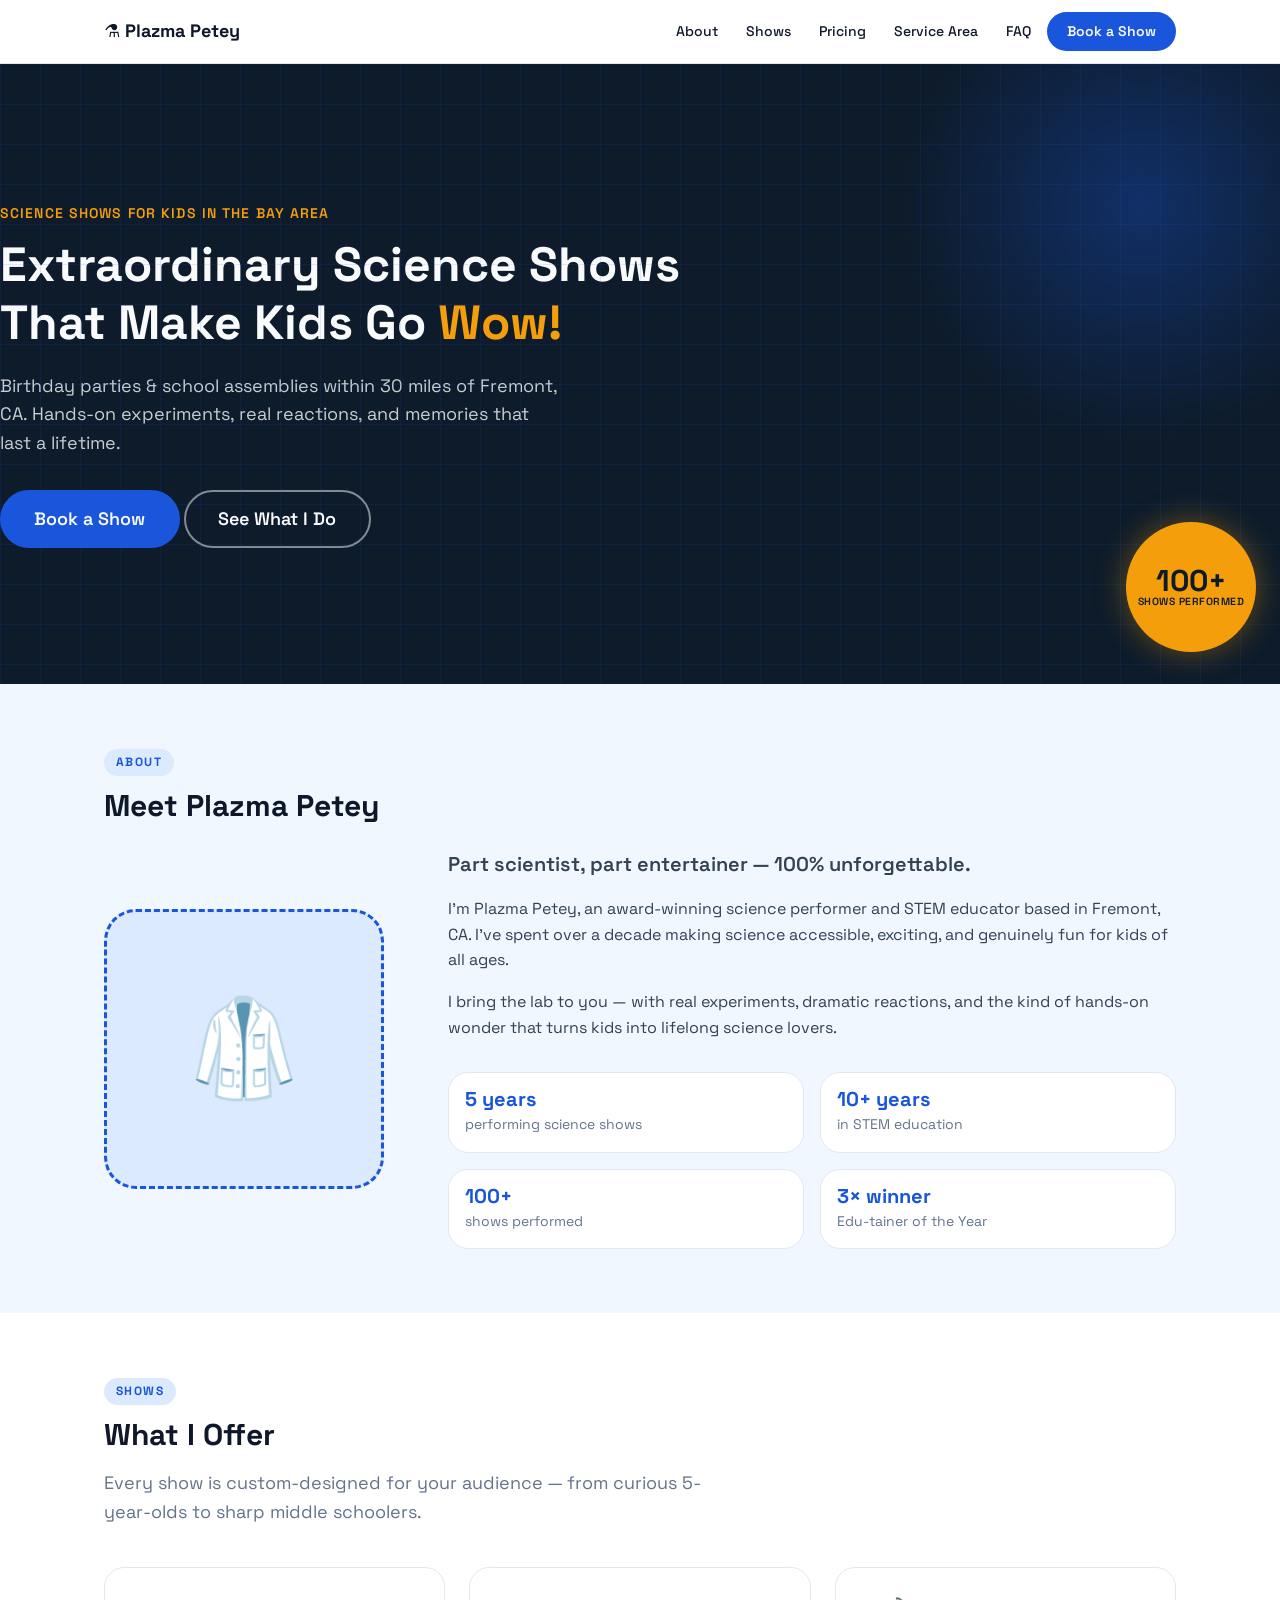
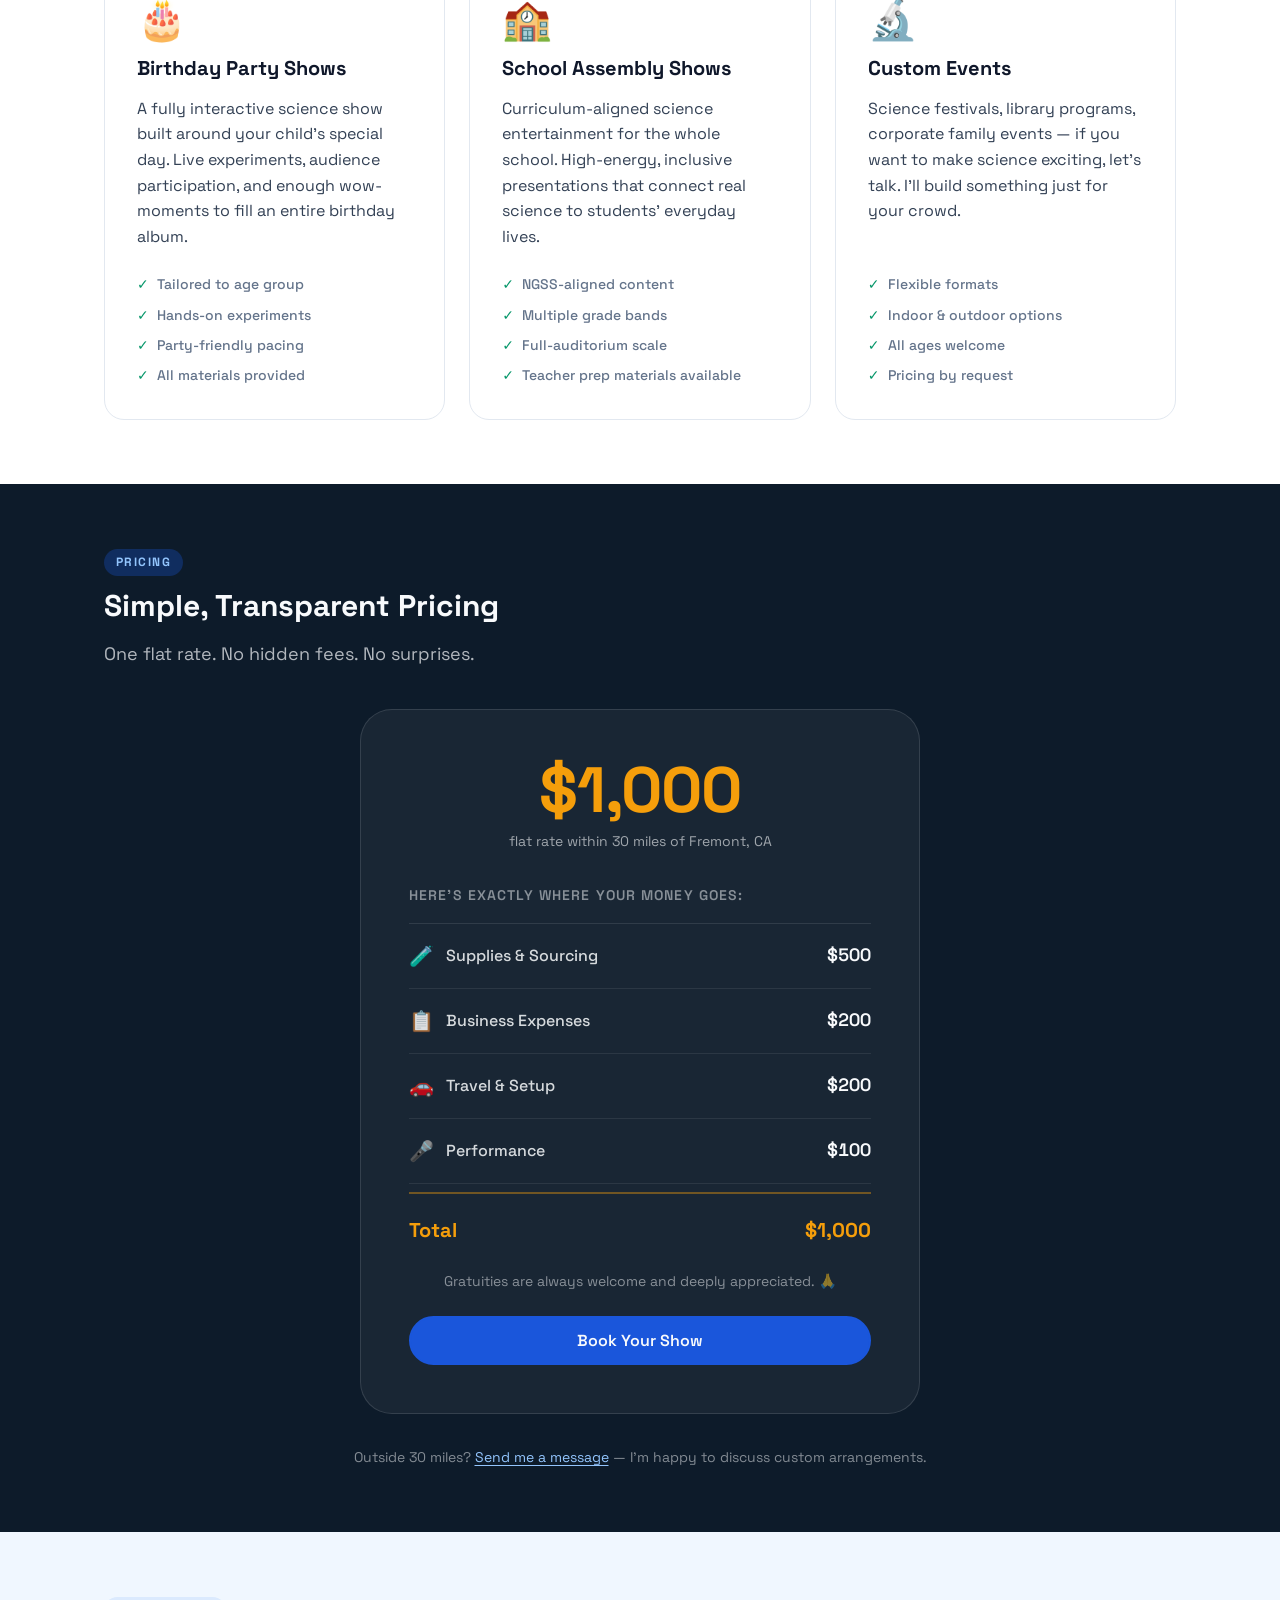
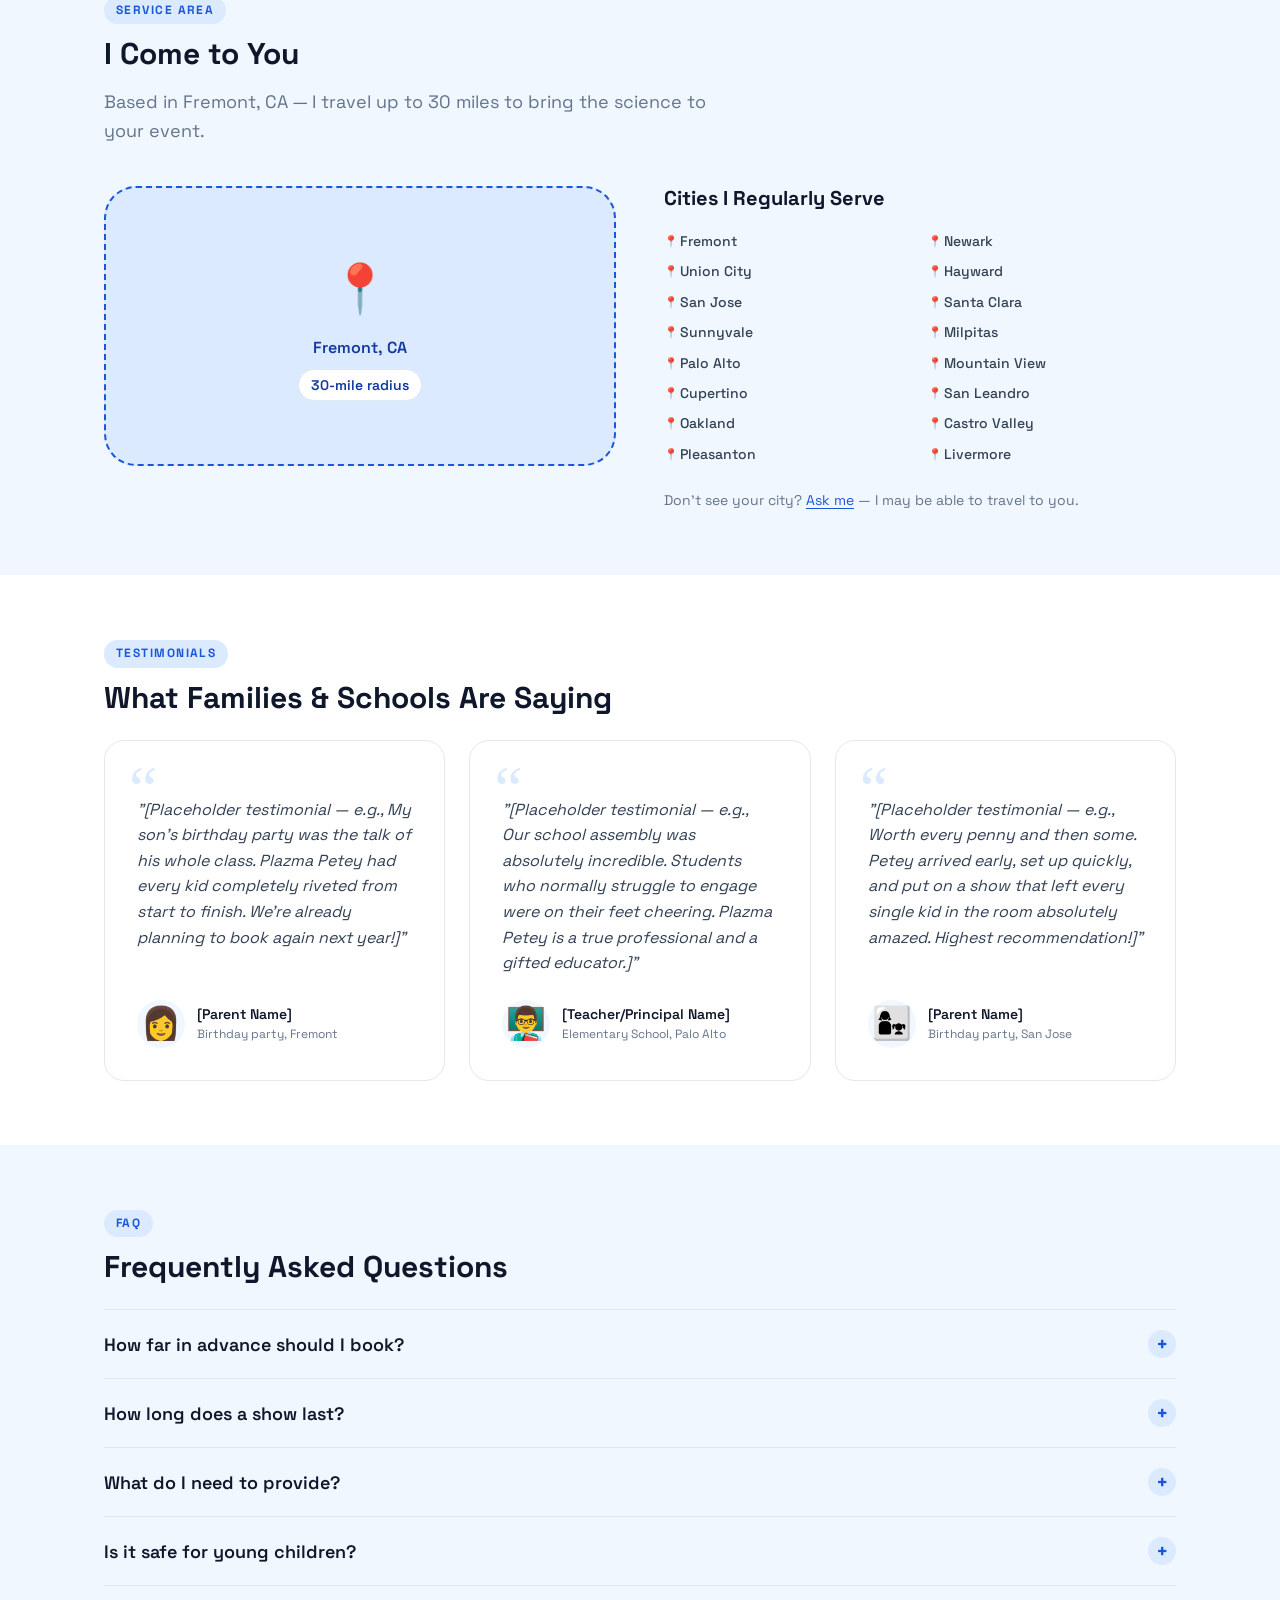
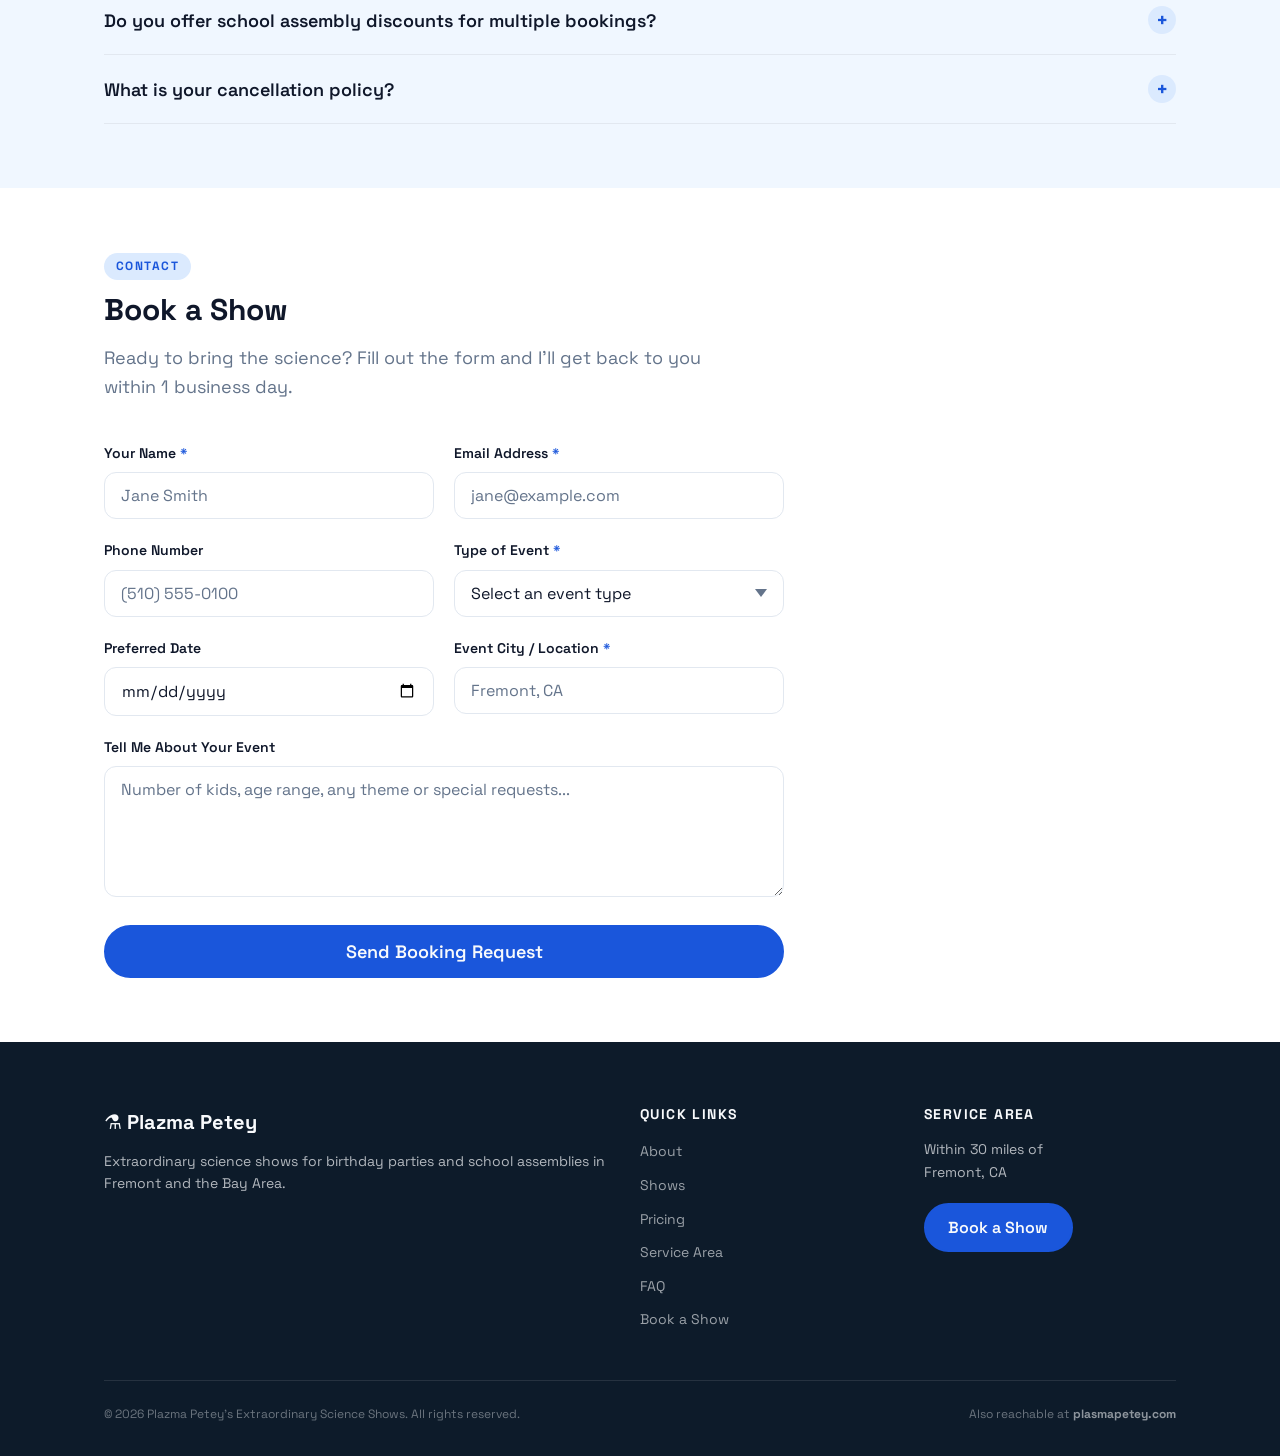
==== index.html @ 8d33324f "Starting Files" ====
<!DOCTYPE html>
<html lang="en">
<head>
  <meta charset="UTF-8" />
  <meta name="viewport" content="width=device-width, initial-scale=1.0" />
  <title>Plazma Petey's Extraordinary Science Shows | Fremont, CA</title>
  <meta name="description" content="Award-winning science shows for birthday parties and school assemblies in Fremont and the Bay Area. Book Plazma Petey for an unforgettable STEM experience within 30 miles of Fremont, CA." />
  <meta name="keywords" content="science birthday party Fremont, kids science show Bay Area, school assembly science Palo Alto, STEM entertainer, science party Bay Area" />
  <meta name="author" content="Plazma Petey" />
  <link rel="canonical" href="https://plazmapetey.com/" />

  <!-- Open Graph -->
  <meta property="og:type" content="website" />
  <meta property="og:url" content="https://plazmapetey.com/" />
  <meta property="og:title" content="Plazma Petey's Extraordinary Science Shows" />
  <meta property="og:description" content="Science shows for birthday parties and school assemblies in Fremont and the Bay Area. Award-winning edu-tainer with 100+ shows performed." />
  <meta property="og:image" content="https://plazmapetey.com/assets/images/og-image.jpg" />
  <meta property="og:site_name" content="Plazma Petey's Extraordinary Science Shows" />

  <!-- Twitter Card -->
  <meta name="twitter:card" content="summary_large_image" />
  <meta name="twitter:title" content="Plazma Petey's Extraordinary Science Shows" />
  <meta name="twitter:description" content="Science shows for birthday parties and school assemblies in Fremont and the Bay Area." />
  <meta name="twitter:image" content="https://plazmapetey.com/assets/images/og-image.jpg" />

  <!-- JSON-LD Structured Data: LocalBusiness -->
  <script type="application/ld+json">
  {
    "@context": "https://schema.org",
    "@type": "LocalBusiness",
    "name": "Plazma Petey's Extraordinary Science Shows",
    "url": "https://plazmapetey.com",
    "description": "Custom science shows for birthday parties and school assemblies within 30 miles of Fremont, CA.",
    "areaServed": {
      "@type": "GeoCircle",
      "geoMidpoint": {
        "@type": "GeoCoordinates",
        "latitude": 37.5485,
        "longitude": -121.9886
      },
      "geoRadius": "48280"
    },
    "address": {
      "@type": "PostalAddress",
      "addressLocality": "Fremont",
      "addressRegion": "CA",
      "addressCountry": "US"
    },
    "priceRange": "$1000",
    "telephone": "",
    "sameAs": []
  }
  </script>

  <!-- JSON-LD Structured Data: Person -->
  <script type="application/ld+json">
  {
    "@context": "https://schema.org",
    "@type": "Person",
    "name": "Plazma Petey",
    "jobTitle": "Science Entertainer & STEM Educator",
    "description": "Award-winning science performer and edu-tainer. Edu-tainer of the Year three years running. 5 years performing science shows, 10+ years in STEM education, 100+ shows performed.",
    "url": "https://plazmapetey.com",
    "worksFor": {
      "@type": "LocalBusiness",
      "name": "Plazma Petey's Extraordinary Science Shows"
    }
  }
  </script>

  <link rel="stylesheet" href="styles.css" />
</head>
<body>

  <!-- STICKY NAV -->
  <header class="site-header" role="banner">
    <nav class="nav-container" aria-label="Main navigation">
      <a href="#hero" class="nav-logo">⚗️ Plazma Petey</a>
      <button class="nav-toggle" aria-label="Toggle navigation menu" aria-expanded="false" aria-controls="nav-menu">
        <span class="hamburger"></span>
      </button>
      <ul class="nav-menu" id="nav-menu" role="list">
        <li><a href="#about">About</a></li>
        <li><a href="#what-i-offer">Shows</a></li>
        <li><a href="#pricing">Pricing</a></li>
        <li><a href="#service-area">Service Area</a></li>
        <li><a href="#faq">FAQ</a></li>
        <li><a href="#contact" class="nav-cta">Book a Show</a></li>
      </ul>
    </nav>
  </header>

  <main>

    <!-- HERO -->
    <section id="hero" class="hero" aria-labelledby="hero-heading">
      <div class="hero-content">
        <p class="hero-eyebrow">Science Shows for Kids in the Bay Area</p>
        <h1 id="hero-heading">Extraordinary Science Shows That Make Kids Go <em>Wow!</em></h1>
        <p class="hero-subhead">Birthday parties &amp; school assemblies within 30 miles of Fremont, CA. Hands-on experiments, real reactions, and memories that last a lifetime.</p>
        <a href="#contact" class="btn btn-primary btn-large">Book a Show</a>
        <a href="#what-i-offer" class="btn btn-secondary btn-large">See What I Do</a>
      </div>
      <div class="hero-visual" aria-hidden="true">
        <div class="hero-badge">
          <span class="badge-number">100+</span>
          <span class="badge-label">Shows Performed</span>
        </div>
      </div>
    </section>

    <!-- ABOUT -->
    <section id="about" class="section about" aria-labelledby="about-heading">
      <div class="container">
        <div class="section-label">About</div>
        <h2 id="about-heading">Meet Plazma Petey</h2>
        <div class="about-grid">
          <div class="about-image-placeholder" aria-label="Photo of Plazma Petey">
            <span aria-hidden="true">🥼</span>
          </div>
          <div class="about-text">
            <p class="about-intro">Part scientist, part entertainer — 100% unforgettable.</p>
            <p>I'm Plazma Petey, an award-winning science performer and STEM educator based in Fremont, CA. I've spent over a decade making science accessible, exciting, and genuinely fun for kids of all ages.</p>
            <p>I bring the lab to you — with real experiments, dramatic reactions, and the kind of hands-on wonder that turns kids into lifelong science lovers.</p>
            <ul class="about-stats" role="list">
              <li>
                <strong>5 years</strong>
                <span>performing science shows</span>
              </li>
              <li>
                <strong>10+ years</strong>
                <span>in STEM education</span>
              </li>
              <li>
                <strong>100+</strong>
                <span>shows performed</span>
              </li>
              <li>
                <strong>3× winner</strong>
                <span>Edu-tainer of the Year</span>
              </li>
            </ul>
          </div>
        </div>
      </div>
    </section>

    <!-- WHAT I OFFER -->
    <section id="what-i-offer" class="section what-i-offer" aria-labelledby="offer-heading">
      <div class="container">
        <div class="section-label">Shows</div>
        <h2 id="offer-heading">What I Offer</h2>
        <p class="section-intro">Every show is custom-designed for your audience — from curious 5-year-olds to sharp middle schoolers.</p>
        <div class="offer-grid">
          <article class="offer-card">
            <div class="offer-icon" aria-hidden="true">🎂</div>
            <h3>Birthday Party Shows</h3>
            <p>A fully interactive science show built around your child's special day. Live experiments, audience participation, and enough wow-moments to fill an entire birthday album.</p>
            <ul>
              <li>Tailored to age group</li>
              <li>Hands-on experiments</li>
              <li>Party-friendly pacing</li>
              <li>All materials provided</li>
            </ul>
          </article>
          <article class="offer-card">
            <div class="offer-icon" aria-hidden="true">🏫</div>
            <h3>School Assembly Shows</h3>
            <p>Curriculum-aligned science entertainment for the whole school. High-energy, inclusive presentations that connect real science to students' everyday lives.</p>
            <ul>
              <li>NGSS-aligned content</li>
              <li>Multiple grade bands</li>
              <li>Full-auditorium scale</li>
              <li>Teacher prep materials available</li>
            </ul>
          </article>
          <article class="offer-card">
            <div class="offer-icon" aria-hidden="true">🔬</div>
            <h3>Custom Events</h3>
            <p>Science festivals, library programs, corporate family events — if you want to make science exciting, let's talk. I'll build something just for your crowd.</p>
            <ul>
              <li>Flexible formats</li>
              <li>Indoor &amp; outdoor options</li>
              <li>All ages welcome</li>
              <li>Pricing by request</li>
            </ul>
          </article>
        </div>
      </div>
    </section>

    <!-- PRICING -->
    <section id="pricing" class="section pricing" aria-labelledby="pricing-heading">
      <div class="container">
        <div class="section-label">Pricing</div>
        <h2 id="pricing-heading">Simple, Transparent Pricing</h2>
        <p class="section-intro">One flat rate. No hidden fees. No surprises.</p>
        <div class="pricing-card">
          <div class="pricing-hero-price">
            <span class="price-amount">$1,000</span>
            <span class="price-note">flat rate within 30 miles of Fremont, CA</span>
          </div>
          <p class="pricing-tagline">Here's exactly where your money goes:</p>
          <ul class="pricing-breakdown" role="list">
            <li>
              <div class="breakdown-label">
                <span class="breakdown-icon" aria-hidden="true">🧪</span>
                <span>Supplies &amp; Sourcing</span>
              </div>
              <span class="breakdown-amount">$500</span>
            </li>
            <li>
              <div class="breakdown-label">
                <span class="breakdown-icon" aria-hidden="true">📋</span>
                <span>Business Expenses</span>
              </div>
              <span class="breakdown-amount">$200</span>
            </li>
            <li>
              <div class="breakdown-label">
                <span class="breakdown-icon" aria-hidden="true">🚗</span>
                <span>Travel &amp; Setup</span>
              </div>
              <span class="breakdown-amount">$200</span>
            </li>
            <li>
              <div class="breakdown-label">
                <span class="breakdown-icon" aria-hidden="true">🎤</span>
                <span>Performance</span>
              </div>
              <span class="breakdown-amount">$100</span>
            </li>
          </ul>
          <div class="pricing-total">
            <span>Total</span>
            <span>$1,000</span>
          </div>
          <p class="pricing-gratuity">Gratuities are always welcome and deeply appreciated. 🙏</p>
          <a href="#contact" class="btn btn-primary">Book Your Show</a>
        </div>
        <p class="pricing-custom">Outside 30 miles? <a href="#contact">Send me a message</a> — I'm happy to discuss custom arrangements.</p>
      </div>
    </section>

    <!-- SERVICE AREA -->
    <section id="service-area" class="section service-area" aria-labelledby="service-area-heading">
      <div class="container">
        <div class="section-label">Service Area</div>
        <h2 id="service-area-heading">I Come to You</h2>
        <p class="section-intro">Based in Fremont, CA — I travel up to 30 miles to bring the science to your event.</p>
        <div class="area-grid">
          <div class="area-map-placeholder" aria-label="Map showing 30-mile service radius from Fremont, CA">
            <div class="map-pin" aria-hidden="true">📍</div>
            <p>Fremont, CA</p>
            <p class="map-note">30-mile radius</p>
          </div>
          <div class="area-cities">
            <h3>Cities I Regularly Serve</h3>
            <ul class="city-list" role="list">
              <li>Fremont</li>
              <li>Newark</li>
              <li>Union City</li>
              <li>Hayward</li>
              <li>San Jose</li>
              <li>Santa Clara</li>
              <li>Sunnyvale</li>
              <li>Milpitas</li>
              <li>Palo Alto</li>
              <li>Mountain View</li>
              <li>Cupertino</li>
              <li>San Leandro</li>
              <li>Oakland</li>
              <li>Castro Valley</li>
              <li>Pleasanton</li>
              <li>Livermore</li>
            </ul>
            <p class="area-note">Don't see your city? <a href="#contact">Ask me</a> — I may be able to travel to you.</p>
          </div>
        </div>
      </div>
    </section>

    <!-- TESTIMONIALS -->
    <section id="testimonials" class="section testimonials" aria-labelledby="testimonials-heading">
      <div class="container">
        <div class="section-label">Testimonials</div>
        <h2 id="testimonials-heading">What Families &amp; Schools Are Saying</h2>
        <div class="testimonials-grid">
          <article class="testimonial-card">
            <blockquote>
              <p>"[Placeholder testimonial — e.g., My son's birthday party was the talk of his whole class. Plazma Petey had every kid completely riveted from start to finish. We're already planning to book again next year!]"</p>
            </blockquote>
            <footer class="testimonial-author">
              <div class="author-avatar" aria-hidden="true">👩</div>
              <div>
                <cite>[Parent Name]</cite>
                <span>Birthday party, Fremont</span>
              </div>
            </footer>
          </article>
          <article class="testimonial-card">
            <blockquote>
              <p>"[Placeholder testimonial — e.g., Our school assembly was absolutely incredible. Students who normally struggle to engage were on their feet cheering. Plazma Petey is a true professional and a gifted educator.]"</p>
            </blockquote>
            <footer class="testimonial-author">
              <div class="author-avatar" aria-hidden="true">👨‍🏫</div>
              <div>
                <cite>[Teacher/Principal Name]</cite>
                <span>Elementary School, Palo Alto</span>
              </div>
            </footer>
          </article>
          <article class="testimonial-card">
            <blockquote>
              <p>"[Placeholder testimonial — e.g., Worth every penny and then some. Petey arrived early, set up quickly, and put on a show that left every single kid in the room absolutely amazed. Highest recommendation!]"</p>
            </blockquote>
            <footer class="testimonial-author">
              <div class="author-avatar" aria-hidden="true">👩‍👧</div>
              <div>
                <cite>[Parent Name]</cite>
                <span>Birthday party, San Jose</span>
              </div>
            </footer>
          </article>
        </div>
      </div>
    </section>

    <!-- FAQ -->
    <section id="faq" class="section faq" aria-labelledby="faq-heading">
      <div class="container">
        <div class="section-label">FAQ</div>
        <h2 id="faq-heading">Frequently Asked Questions</h2>
        <dl class="faq-list">
          <div class="faq-item">
            <dt>
              <button class="faq-question" aria-expanded="false" aria-controls="faq-1">
                How far in advance should I book?
                <span class="faq-icon" aria-hidden="true">+</span>
              </button>
            </dt>
            <dd id="faq-1" class="faq-answer" hidden>
              <p>[Placeholder — e.g., I recommend booking at least 3–4 weeks in advance to secure your preferred date, especially for weekend slots which fill up quickly. That said, reach out even on short notice and I'll do my best to accommodate you.]</p>
            </dd>
          </div>
          <div class="faq-item">
            <dt>
              <button class="faq-question" aria-expanded="false" aria-controls="faq-2">
                How long does a show last?
                <span class="faq-icon" aria-hidden="true">+</span>
              </button>
            </dt>
            <dd id="faq-2" class="faq-answer" hidden>
              <p>[Placeholder — e.g., Birthday party shows typically run 45–60 minutes including setup. School assemblies can be tailored from 30 to 90 minutes depending on your schedule. We'll discuss timing during booking.]</p>
            </dd>
          </div>
          <div class="faq-item">
            <dt>
              <button class="faq-question" aria-expanded="false" aria-controls="faq-3">
                What do I need to provide?
                <span class="faq-icon" aria-hidden="true">+</span>
              </button>
            </dt>
            <dd id="faq-3" class="faq-answer" hidden>
              <p>[Placeholder — e.g., Just a clear space of roughly 10×10 feet and access to a power outlet. I bring absolutely everything else — all equipment, supplies, safety gear, and cleanup materials. You just supply the excited kids!]</p>
            </dd>
          </div>
          <div class="faq-item">
            <dt>
              <button class="faq-question" aria-expanded="false" aria-controls="faq-4">
                Is it safe for young children?
                <span class="faq-icon" aria-hidden="true">+</span>
              </button>
            </dt>
            <dd id="faq-4" class="faq-answer" hidden>
              <p>[Placeholder — e.g., Absolutely. Safety is my top priority. All experiments are child-safe, I carry liability insurance, and every activity is age-appropriate. I've performed for kids as young as 3 and as old as 14.]</p>
            </dd>
          </div>
          <div class="faq-item">
            <dt>
              <button class="faq-question" aria-expanded="false" aria-controls="faq-5">
                Do you offer school assembly discounts for multiple bookings?
                <span class="faq-icon" aria-hidden="true">+</span>
              </button>
            </dt>
            <dd id="faq-5" class="faq-answer" hidden>
              <p>[Placeholder — e.g., Yes! Schools booking multiple assemblies or a full-day visit can often save on the per-show cost. Get in touch and let's talk about what makes sense for your school's needs and budget.]</p>
            </dd>
          </div>
          <div class="faq-item">
            <dt>
              <button class="faq-question" aria-expanded="false" aria-controls="faq-6">
                What is your cancellation policy?
                <span class="faq-icon" aria-hidden="true">+</span>
              </button>
            </dt>
            <dd id="faq-6" class="faq-answer" hidden>
              <p>[Placeholder — e.g., Life happens — I get it. Cancellations made more than 7 days before the event receive a full refund. Cancellations within 7 days may be subject to a partial fee to cover materials already sourced. I'll always work with you if something unexpected comes up.]</p>
            </dd>
          </div>
        </dl>
      </div>
    </section>

    <!-- CONTACT -->
    <section id="contact" class="section contact" aria-labelledby="contact-heading">
      <div class="container">
        <div class="section-label">Contact</div>
        <h2 id="contact-heading">Book a Show</h2>
        <p class="section-intro">Ready to bring the science? Fill out the form and I'll get back to you within 1 business day.</p>
        <form
          class="contact-form"
          name="book-a-show"
          method="POST"
          data-netlify="true"
          netlify-honeypot="bot-field"
          action="/thank-you"
          novalidate
        >
          <!-- Honeypot field — hidden from real users, catches bots -->
          <p class="form-honeypot" aria-hidden="true">
            <label>Don't fill this out: <input name="bot-field" tabindex="-1" autocomplete="off" /></label>
          </p>
          <input type="hidden" name="form-name" value="book-a-show" />

          <div class="form-row">
            <div class="form-group">
              <label for="name">Your Name <span aria-hidden="true">*</span></label>
              <input type="text" id="name" name="name" required autocomplete="name" placeholder="Jane Smith" />
            </div>
            <div class="form-group">
              <label for="email">Email Address <span aria-hidden="true">*</span></label>
              <input type="email" id="email" name="email" required autocomplete="email" placeholder="jane@example.com" />
            </div>
          </div>

          <div class="form-row">
            <div class="form-group">
              <label for="phone">Phone Number</label>
              <input type="tel" id="phone" name="phone" autocomplete="tel" placeholder="(510) 555-0100" />
            </div>
            <div class="form-group">
              <label for="event-type">Type of Event <span aria-hidden="true">*</span></label>
              <select id="event-type" name="event-type" required>
                <option value="" disabled selected>Select an event type</option>
                <option value="birthday-party">Birthday Party</option>
                <option value="school-assembly">School Assembly</option>
                <option value="custom-event">Custom Event</option>
              </select>
            </div>
          </div>

          <div class="form-row">
            <div class="form-group">
              <label for="event-date">Preferred Date</label>
              <input type="date" id="event-date" name="event-date" />
            </div>
            <div class="form-group">
              <label for="location">Event City / Location <span aria-hidden="true">*</span></label>
              <input type="text" id="location" name="location" required placeholder="Fremont, CA" />
            </div>
          </div>

          <div class="form-group">
            <label for="message">Tell Me About Your Event</label>
            <textarea id="message" name="message" rows="5" placeholder="Number of kids, age range, any theme or special requests..."></textarea>
          </div>

          <button type="submit" class="btn btn-primary btn-large btn-full">Send Booking Request</button>
        </form>
      </div>
    </section>

  </main>

  <!-- FOOTER -->
  <footer class="site-footer" role="contentinfo">
    <div class="container">
      <div class="footer-grid">
        <div class="footer-brand">
          <p class="footer-logo">⚗️ Plazma Petey</p>
          <p>Extraordinary science shows for birthday parties and school assemblies in Fremont and the Bay Area.</p>
        </div>
        <nav class="footer-nav" aria-label="Footer navigation">
          <h3>Quick Links</h3>
          <ul role="list">
            <li><a href="#about">About</a></li>
            <li><a href="#what-i-offer">Shows</a></li>
            <li><a href="#pricing">Pricing</a></li>
            <li><a href="#service-area">Service Area</a></li>
            <li><a href="#faq">FAQ</a></li>
            <li><a href="#contact">Book a Show</a></li>
          </ul>
        </nav>
        <div class="footer-contact">
          <h3>Service Area</h3>
          <p>Within 30 miles of<br />Fremont, CA</p>
          <a href="#contact" class="btn btn-primary">Book a Show</a>
        </div>
      </div>
      <div class="footer-bottom">
        <p>&copy; <span id="footer-year"></span> Plazma Petey's Extraordinary Science Shows. All rights reserved.</p>
        <p class="footer-domains">Also reachable at <strong>plasmapetey.com</strong></p>
      </div>
    </div>
  </footer>

  <script src="script.js"></script>
</body>
</html>
---- styles.css ----
/* ============================================================
   PLAZMA PETEY — styles.css
   Mobile-first, CSS variables, Space Grotesk (Google Fonts)
   ============================================================ */

@import url('https://fonts.googleapis.com/css2?family=Space+Grotesk:wght@400;500;600;700&display=swap');

/* ============================================================
   1. CSS VARIABLES
   ============================================================ */
:root {
  /* Colors */
  --color-bg:           #ffffff;
  --color-bg-alt:       #f0f7ff;
  --color-bg-dark:      #0d1b2a;
  --color-bg-card:      #ffffff;

  --color-primary:      #1a56db;
  --color-primary-dark: #1239a0;
  --color-primary-light:#dbeafe;

  --color-accent:       #059669;
  --color-accent-light: #d1fae5;

  --color-spark:        #f59e0b;
  --color-spark-light:  #fef3c7;

  --color-text:         #0f172a;
  --color-text-body:    #334155;
  --color-text-muted:   #64748b;
  --color-text-inverse: #f8fafc;

  --color-border:       #e2e8f0;
  --color-border-focus: #1a56db;

  /* Typography */
  --font-base:    'Space Grotesk', system-ui, sans-serif;
  --font-mono:    'Space Grotesk', ui-monospace, monospace;

  --text-xs:   0.75rem;
  --text-sm:   0.875rem;
  --text-base: 1rem;
  --text-lg:   1.125rem;
  --text-xl:   1.25rem;
  --text-2xl:  1.5rem;
  --text-3xl:  1.875rem;
  --text-4xl:  2.25rem;
  --text-5xl:  3rem;

  --weight-normal:    400;
  --weight-medium:    500;
  --weight-semibold:  600;
  --weight-bold:      700;

  --leading-tight:  1.2;
  --leading-snug:   1.35;
  --leading-normal: 1.6;

  /* Spacing */
  --space-1:  0.25rem;
  --space-2:  0.5rem;
  --space-3:  0.75rem;
  --space-4:  1rem;
  --space-5:  1.25rem;
  --space-6:  1.5rem;
  --space-8:  2rem;
  --space-10: 2.5rem;
  --space-12: 3rem;
  --space-16: 4rem;
  --space-20: 5rem;
  --space-24: 6rem;

  /* Section padding */
  --section-py: var(--space-16);

  /* Layout */
  --container-max: 1120px;
  --container-px:  var(--space-6);

  /* Radii */
  --radius-sm:   0.375rem;
  --radius-md:   0.75rem;
  --radius-lg:   1.25rem;
  --radius-xl:   2rem;
  --radius-full: 9999px;

  /* Shadows */
  --shadow-sm:  0 1px 3px rgba(0,0,0,.08), 0 1px 2px rgba(0,0,0,.05);
  --shadow-md:  0 4px 16px rgba(0,0,0,.10);
  --shadow-lg:  0 8px 32px rgba(0,0,0,.12);
  --shadow-glow: 0 0 24px rgba(26,86,219,.18);

  /* Transitions */
  --transition: 200ms ease;
  --transition-slow: 350ms ease;

  /* Nav */
  --nav-height: 64px;
}

/* ============================================================
   2. RESET & BASE
   ============================================================ */
*, *::before, *::after {
  box-sizing: border-box;
  margin: 0;
  padding: 0;
}

html {
  scroll-behavior: smooth;
  scroll-padding-top: calc(var(--nav-height) + 8px);
  -webkit-text-size-adjust: 100%;
}

body {
  font-family: var(--font-base);
  font-size: var(--text-base);
  font-weight: var(--weight-normal);
  line-height: var(--leading-normal);
  color: var(--color-text-body);
  background: var(--color-bg);
  overflow-x: hidden;
}

img, svg {
  display: block;
  max-width: 100%;
}

ul, ol {
  list-style: none;
}

a {
  color: var(--color-primary);
  text-decoration: underline;
  text-underline-offset: 3px;
  transition: color var(--transition);
}

a:hover {
  color: var(--color-primary-dark);
}

button {
  font-family: inherit;
  cursor: pointer;
  border: none;
  background: none;
}

input, select, textarea {
  font-family: inherit;
  font-size: inherit;
}

/* ============================================================
   3. TYPOGRAPHY UTILITIES
   ============================================================ */
h1, h2, h3, h4, h5, h6 {
  font-weight: var(--weight-bold);
  line-height: var(--leading-tight);
  color: var(--color-text);
}

h1 { font-size: var(--text-3xl); }
h2 { font-size: var(--text-2xl); }
h3 { font-size: var(--text-xl); }

@media (min-width: 640px) {
  h1 { font-size: var(--text-4xl); }
  h2 { font-size: var(--text-3xl); }
}

@media (min-width: 1024px) {
  h1 { font-size: var(--text-5xl); }
}

.section-label {
  display: inline-block;
  font-size: var(--text-xs);
  font-weight: var(--weight-bold);
  letter-spacing: 0.12em;
  text-transform: uppercase;
  color: var(--color-primary);
  background: var(--color-primary-light);
  padding: var(--space-1) var(--space-3);
  border-radius: var(--radius-full);
  margin-bottom: var(--space-3);
}

.section-intro {
  font-size: var(--text-lg);
  color: var(--color-text-muted);
  max-width: 640px;
  margin-top: var(--space-4);
  margin-bottom: var(--space-10);
}

/* ============================================================
   4. LAYOUT
   ============================================================ */
.container {
  width: 100%;
  max-width: var(--container-max);
  margin-inline: auto;
  padding-inline: var(--container-px);
}

.section {
  padding-block: var(--section-py);
}

/* Alternating backgrounds */
.about,
.service-area,
.faq {
  background: var(--color-bg-alt);
}

/* ============================================================
   5. BUTTONS
   ============================================================ */
.btn {
  display: inline-flex;
  align-items: center;
  justify-content: center;
  gap: var(--space-2);
  font-size: var(--text-base);
  font-weight: var(--weight-semibold);
  padding: 0.6em 1.4em;
  border-radius: var(--radius-full);
  border: 2px solid transparent;
  text-decoration: none;
  transition: background var(--transition), color var(--transition),
              border-color var(--transition), box-shadow var(--transition),
              transform var(--transition);
  cursor: pointer;
  white-space: nowrap;
}

.btn:active {
  transform: scale(0.97);
}

.btn-primary {
  background: var(--color-primary);
  color: var(--color-text-inverse);
  border-color: var(--color-primary);
}

.btn-primary:hover {
  background: var(--color-primary-dark);
  border-color: var(--color-primary-dark);
  color: var(--color-text-inverse);
  box-shadow: var(--shadow-glow);
}

.btn-secondary {
  background: transparent;
  color: var(--color-primary);
  border-color: var(--color-primary);
}

.btn-secondary:hover {
  background: var(--color-primary-light);
  color: var(--color-primary-dark);
}

.btn-large {
  font-size: var(--text-lg);
  padding: 0.7em 1.8em;
}

.btn-full {
  width: 100%;
}

/* ============================================================
   6. STICKY HEADER & NAV
   ============================================================ */
.site-header {
  position: sticky;
  top: 0;
  z-index: 100;
  height: var(--nav-height);
  background: rgba(255,255,255,0.92);
  backdrop-filter: blur(12px);
  -webkit-backdrop-filter: blur(12px);
  border-bottom: 1px solid var(--color-border);
  box-shadow: var(--shadow-sm);
}

.nav-container {
  display: flex;
  align-items: center;
  justify-content: space-between;
  height: 100%;
  max-width: var(--container-max);
  margin-inline: auto;
  padding-inline: var(--container-px);
  gap: var(--space-4);
}

.nav-logo {
  font-size: var(--text-lg);
  font-weight: var(--weight-bold);
  color: var(--color-text);
  text-decoration: none;
  white-space: nowrap;
  flex-shrink: 0;
}

.nav-logo:hover {
  color: var(--color-primary);
}

/* Hamburger button */
.nav-toggle {
  display: flex;
  align-items: center;
  justify-content: center;
  width: 44px;
  height: 44px;
  border-radius: var(--radius-md);
  color: var(--color-text);
  transition: background var(--transition);
}

.nav-toggle:hover {
  background: var(--color-bg-alt);
}

.hamburger {
  display: block;
  position: relative;
  width: 22px;
  height: 2px;
  background: currentColor;
  border-radius: 2px;
  transition: background var(--transition);
}

.hamburger::before,
.hamburger::after {
  content: '';
  position: absolute;
  left: 0;
  width: 100%;
  height: 2px;
  background: currentColor;
  border-radius: 2px;
  transition: transform var(--transition);
}

.hamburger::before { top: -7px; }
.hamburger::after  { top:  7px; }

.nav-toggle[aria-expanded="true"] .hamburger {
  background: transparent;
}

.nav-toggle[aria-expanded="true"] .hamburger::before {
  transform: translateY(7px) rotate(45deg);
}

.nav-toggle[aria-expanded="true"] .hamburger::after {
  transform: translateY(-7px) rotate(-45deg);
}

/* Nav menu — mobile (hidden by default) */
.nav-menu {
  display: none;
  flex-direction: column;
  position: absolute;
  top: var(--nav-height);
  left: 0;
  right: 0;
  background: var(--color-bg);
  border-bottom: 1px solid var(--color-border);
  padding: var(--space-4) var(--container-px);
  gap: var(--space-2);
  box-shadow: var(--shadow-md);
}

.nav-menu.is-open {
  display: flex;
}

.nav-menu a {
  display: block;
  padding: var(--space-2) var(--space-3);
  font-weight: var(--weight-medium);
  color: var(--color-text);
  text-decoration: none;
  border-radius: var(--radius-md);
  transition: background var(--transition), color var(--transition);
}

.nav-menu a:hover {
  background: var(--color-bg-alt);
  color: var(--color-primary);
}

.nav-menu .nav-cta {
  margin-top: var(--space-2);
  background: var(--color-primary);
  color: var(--color-text-inverse) !important;
  text-align: center;
  border-radius: var(--radius-full);
  font-weight: var(--weight-semibold);
}

.nav-menu .nav-cta:hover {
  background: var(--color-primary-dark);
}

/* Desktop nav */
@media (min-width: 768px) {
  .nav-toggle {
    display: none;
  }

  .nav-menu {
    display: flex !important;
    flex-direction: row;
    position: static;
    background: none;
    border: none;
    padding: 0;
    gap: var(--space-1);
    box-shadow: none;
    align-items: center;
  }

  .nav-menu a {
    padding: var(--space-2) var(--space-3);
    font-size: var(--text-sm);
  }

  .nav-menu .nav-cta {
    margin-top: 0;
    padding: var(--space-2) var(--space-5);
  }
}

/* ============================================================
   7. HERO
   ============================================================ */
.hero {
  position: relative;
  background: var(--color-bg-dark);
  color: var(--color-text-inverse);
  padding-block: var(--space-20) var(--space-16);
  overflow: hidden;
  min-height: 520px;
  display: flex;
  align-items: center;
}

/* Lab-grid background effect */
.hero::before {
  content: '';
  position: absolute;
  inset: 0;
  background-image:
    linear-gradient(rgba(26,86,219,.12) 1px, transparent 1px),
    linear-gradient(90deg, rgba(26,86,219,.12) 1px, transparent 1px);
  background-size: 40px 40px;
  pointer-events: none;
}

/* Glow blob */
.hero::after {
  content: '';
  position: absolute;
  top: -100px;
  right: -100px;
  width: 480px;
  height: 480px;
  background: radial-gradient(circle, rgba(26,86,219,.35) 0%, transparent 70%);
  pointer-events: none;
}

.hero .container {
  position: relative;
  z-index: 1;
  display: flex;
  flex-direction: column;
  align-items: flex-start;
  gap: var(--space-6);
  width: 100%;
}

.hero-content {
  max-width: 680px;
}

.hero-eyebrow {
  display: inline-block;
  font-size: var(--text-sm);
  font-weight: var(--weight-semibold);
  letter-spacing: 0.08em;
  text-transform: uppercase;
  color: var(--color-spark);
  margin-bottom: var(--space-3);
}

.hero h1 {
  color: var(--color-text-inverse);
  line-height: var(--leading-tight);
  margin-bottom: var(--space-5);
}

.hero h1 em {
  font-style: normal;
  color: var(--color-spark);
}

.hero-subhead {
  font-size: var(--text-lg);
  color: rgba(248,250,252,.8);
  margin-bottom: var(--space-8);
  max-width: 560px;
}

.hero-buttons {
  display: flex;
  flex-wrap: wrap;
  gap: var(--space-3);
}

/* Override btn colors for dark hero */
.hero .btn-secondary {
  color: var(--color-text-inverse);
  border-color: rgba(248,250,252,.5);
}

.hero .btn-secondary:hover {
  background: rgba(248,250,252,.12);
  border-color: var(--color-text-inverse);
  color: var(--color-text-inverse);
}

.hero-visual {
  position: absolute;
  right: var(--container-px);
  bottom: var(--space-8);
  z-index: 1;
}

.hero-badge {
  display: flex;
  flex-direction: column;
  align-items: center;
  background: var(--color-spark);
  color: var(--color-bg-dark);
  border-radius: var(--radius-full);
  width: 100px;
  height: 100px;
  justify-content: center;
  box-shadow: 0 0 32px rgba(245,158,11,.4);
}

.badge-number {
  font-size: var(--text-2xl);
  font-weight: var(--weight-bold);
  line-height: 1;
}

.badge-label {
  font-size: 0.65rem;
  font-weight: var(--weight-semibold);
  text-align: center;
  line-height: 1.2;
  text-transform: uppercase;
  letter-spacing: 0.05em;
}

@media (min-width: 768px) {
  .hero {
    padding-block: var(--space-24);
    min-height: 620px;
  }

  .hero-badge {
    width: 130px;
    height: 130px;
    bottom: var(--space-12);
  }

  .badge-number {
    font-size: var(--text-3xl);
  }
}

/* ============================================================
   8. ABOUT
   ============================================================ */
.about-grid {
  display: flex;
  flex-direction: column;
  gap: var(--space-10);
  margin-top: var(--space-6);
}

.about-image-placeholder {
  display: flex;
  align-items: center;
  justify-content: center;
  width: 100%;
  max-width: 320px;
  aspect-ratio: 1;
  background: var(--color-primary-light);
  border-radius: var(--radius-xl);
  font-size: 6rem;
  border: 3px dashed var(--color-primary);
  margin-inline: auto;
}

.about-intro {
  font-size: var(--text-xl);
  font-weight: var(--weight-semibold);
  color: var(--color-text);
  margin-bottom: var(--space-4);
}

.about-text p {
  margin-bottom: var(--space-4);
  color: var(--color-text-body);
}

.about-stats {
  display: grid;
  grid-template-columns: 1fr 1fr;
  gap: var(--space-4);
  margin-top: var(--space-8);
}

.about-stats li {
  background: var(--color-bg);
  border: 1px solid var(--color-border);
  border-radius: var(--radius-lg);
  padding: var(--space-4);
  display: flex;
  flex-direction: column;
  gap: var(--space-1);
}

.about-stats strong {
  font-size: var(--text-xl);
  font-weight: var(--weight-bold);
  color: var(--color-primary);
  line-height: 1;
}

.about-stats span {
  font-size: var(--text-sm);
  color: var(--color-text-muted);
}

@media (min-width: 768px) {
  .about-grid {
    flex-direction: row;
    align-items: center;
    gap: var(--space-16);
  }

  .about-image-placeholder {
    width: 280px;
    flex-shrink: 0;
    margin-inline: 0;
  }
}

/* ============================================================
   9. WHAT I OFFER
   ============================================================ */
.offer-grid {
  display: grid;
  gap: var(--space-6);
}

@media (min-width: 640px) {
  .offer-grid {
    grid-template-columns: repeat(2, 1fr);
  }
}

@media (min-width: 960px) {
  .offer-grid {
    grid-template-columns: repeat(3, 1fr);
  }
}

.offer-card {
  background: var(--color-bg-card);
  border: 1px solid var(--color-border);
  border-radius: var(--radius-lg);
  padding: var(--space-8);
  display: flex;
  flex-direction: column;
  gap: var(--space-4);
  transition: box-shadow var(--transition), transform var(--transition);
}

.offer-card:hover {
  box-shadow: var(--shadow-lg);
  transform: translateY(-3px);
}

.offer-icon {
  font-size: 2.5rem;
  line-height: 1;
}

.offer-card h3 {
  font-size: var(--text-xl);
  color: var(--color-text);
}

.offer-card p {
  color: var(--color-text-body);
  flex: 1;
}

.offer-card ul {
  display: flex;
  flex-direction: column;
  gap: var(--space-2);
  margin-top: var(--space-2);
}

.offer-card ul li {
  font-size: var(--text-sm);
  font-weight: var(--weight-medium);
  color: var(--color-text-muted);
  padding-left: var(--space-5);
  position: relative;
}

.offer-card ul li::before {
  content: '✓';
  position: absolute;
  left: 0;
  color: var(--color-accent);
  font-weight: var(--weight-bold);
}

/* ============================================================
   10. PRICING
   ============================================================ */
.pricing {
  background: var(--color-bg-dark);
  color: var(--color-text-inverse);
}

.pricing .section-label {
  background: rgba(26,86,219,.3);
  color: #93c5fd;
}

.pricing h2 {
  color: var(--color-text-inverse);
}

.pricing .section-intro {
  color: rgba(248,250,252,.7);
}

.pricing-card {
  background: rgba(255,255,255,.05);
  border: 1px solid rgba(255,255,255,.12);
  border-radius: var(--radius-xl);
  padding: var(--space-8);
  max-width: 560px;
  margin-inline: auto;
  margin-top: var(--space-4);
}

@media (min-width: 640px) {
  .pricing-card {
    padding: var(--space-12);
  }
}

.pricing-hero-price {
  text-align: center;
  margin-bottom: var(--space-8);
}

.price-amount {
  display: block;
  font-size: 4rem;
  font-weight: var(--weight-bold);
  color: var(--color-spark);
  line-height: 1;
  letter-spacing: -0.02em;
}

.price-note {
  display: block;
  font-size: var(--text-sm);
  color: rgba(248,250,252,.6);
  margin-top: var(--space-2);
}

.pricing-tagline {
  font-size: var(--text-sm);
  font-weight: var(--weight-semibold);
  text-transform: uppercase;
  letter-spacing: 0.08em;
  color: rgba(248,250,252,.5);
  margin-bottom: var(--space-4);
}

.pricing-breakdown {
  display: flex;
  flex-direction: column;
  gap: 0;
  border-top: 1px solid rgba(255,255,255,.1);
}

.pricing-breakdown li {
  display: flex;
  align-items: center;
  justify-content: space-between;
  padding: var(--space-4) 0;
  border-bottom: 1px solid rgba(255,255,255,.08);
}

.breakdown-label {
  display: flex;
  align-items: center;
  gap: var(--space-3);
  font-size: var(--text-base);
  font-weight: var(--weight-medium);
  color: rgba(248,250,252,.85);
}

.breakdown-icon {
  font-size: 1.25rem;
}

.breakdown-amount {
  font-size: var(--text-lg);
  font-weight: var(--weight-semibold);
  color: var(--color-text-inverse);
  font-variant-numeric: tabular-nums;
}

.pricing-total {
  display: flex;
  align-items: center;
  justify-content: space-between;
  padding: var(--space-5) 0 var(--space-6);
  font-size: var(--text-xl);
  font-weight: var(--weight-bold);
  color: var(--color-spark);
  border-top: 2px solid rgba(245,158,11,.4);
  margin-top: var(--space-2);
}

.pricing-gratuity {
  font-size: var(--text-sm);
  color: rgba(248,250,252,.5);
  margin-bottom: var(--space-6);
  text-align: center;
}

.pricing-card .btn-primary {
  display: block;
  width: 100%;
  text-align: center;
}

.pricing-custom {
  text-align: center;
  margin-top: var(--space-8);
  font-size: var(--text-sm);
  color: rgba(248,250,252,.5);
}

.pricing-custom a {
  color: #93c5fd;
}

/* ============================================================
   11. SERVICE AREA
   ============================================================ */
.area-grid {
  display: grid;
  gap: var(--space-10);
  margin-top: var(--space-6);
}

@media (min-width: 768px) {
  .area-grid {
    grid-template-columns: 1fr 1fr;
    align-items: start;
    gap: var(--space-12);
  }
}

.area-map-placeholder {
  background: var(--color-primary-light);
  border: 2px dashed var(--color-primary);
  border-radius: var(--radius-xl);
  display: flex;
  flex-direction: column;
  align-items: center;
  justify-content: center;
  gap: var(--space-2);
  min-height: 280px;
  padding: var(--space-8);
  text-align: center;
}

.map-pin {
  font-size: 3rem;
}

.area-map-placeholder p {
  font-weight: var(--weight-semibold);
  color: var(--color-primary-dark);
}

.map-note {
  font-size: var(--text-sm);
  color: var(--color-text-muted);
  border: 1px solid var(--color-border);
  background: var(--color-bg);
  border-radius: var(--radius-full);
  padding: var(--space-1) var(--space-3);
}

.area-cities h3 {
  font-size: var(--text-xl);
  margin-bottom: var(--space-5);
}

.city-list {
  display: grid;
  grid-template-columns: 1fr 1fr;
  gap: var(--space-2) var(--space-4);
  margin-bottom: var(--space-6);
}

.city-list li {
  font-size: var(--text-sm);
  font-weight: var(--weight-medium);
  color: var(--color-text-body);
  padding-left: var(--space-4);
  position: relative;
}

.city-list li::before {
  content: '📍';
  position: absolute;
  left: 0;
  font-size: 0.7rem;
  top: 3px;
}

.area-note {
  font-size: var(--text-sm);
  color: var(--color-text-muted);
}

/* ============================================================
   12. TESTIMONIALS
   ============================================================ */
.testimonials-grid {
  display: grid;
  gap: var(--space-6);
  margin-top: var(--space-6);
}

@media (min-width: 640px) {
  .testimonials-grid {
    grid-template-columns: repeat(2, 1fr);
  }
}

@media (min-width: 960px) {
  .testimonials-grid {
    grid-template-columns: repeat(3, 1fr);
  }
}

.testimonial-card {
  background: var(--color-bg-card);
  border: 1px solid var(--color-border);
  border-radius: var(--radius-lg);
  padding: var(--space-8);
  display: flex;
  flex-direction: column;
  justify-content: space-between;
  gap: var(--space-6);
  position: relative;
}

.testimonial-card::before {
  content: '\201C';
  position: absolute;
  top: var(--space-4);
  left: var(--space-6);
  font-size: 4rem;
  line-height: 1;
  color: var(--color-primary-light);
  font-family: Georgia, serif;
  pointer-events: none;
}

.testimonial-card blockquote {
  padding-top: var(--space-6);
}

.testimonial-card blockquote p {
  font-size: var(--text-base);
  color: var(--color-text-body);
  line-height: var(--leading-normal);
  font-style: italic;
}

.testimonial-author {
  display: flex;
  align-items: center;
  gap: var(--space-3);
}

.author-avatar {
  font-size: 2rem;
  background: var(--color-bg-alt);
  border-radius: var(--radius-full);
  width: 48px;
  height: 48px;
  display: flex;
  align-items: center;
  justify-content: center;
  flex-shrink: 0;
}

.testimonial-author cite {
  display: block;
  font-style: normal;
  font-weight: var(--weight-semibold);
  color: var(--color-text);
  font-size: var(--text-sm);
}

.testimonial-author span {
  display: block;
  font-size: var(--text-xs);
  color: var(--color-text-muted);
}

/* ============================================================
   13. FAQ
   ============================================================ */
.faq-list {
  display: flex;
  flex-direction: column;
  gap: 0;
  margin-top: var(--space-6);
  border-top: 1px solid var(--color-border);
}

.faq-item {
  border-bottom: 1px solid var(--color-border);
}

.faq-question {
  display: flex;
  align-items: center;
  justify-content: space-between;
  width: 100%;
  padding: var(--space-5) 0;
  font-size: var(--text-base);
  font-weight: var(--weight-semibold);
  color: var(--color-text);
  text-align: left;
  gap: var(--space-4);
  transition: color var(--transition);
}

@media (min-width: 640px) {
  .faq-question {
    font-size: var(--text-lg);
  }
}

.faq-question:hover {
  color: var(--color-primary);
}

.faq-icon {
  flex-shrink: 0;
  display: inline-flex;
  align-items: center;
  justify-content: center;
  width: 28px;
  height: 28px;
  background: var(--color-primary-light);
  color: var(--color-primary);
  border-radius: var(--radius-full);
  font-size: 1.25rem;
  font-weight: var(--weight-bold);
  line-height: 1;
  transition: transform var(--transition), background var(--transition);
}

.faq-question[aria-expanded="true"] .faq-icon {
  transform: rotate(45deg);
  background: var(--color-primary);
  color: var(--color-text-inverse);
}

.faq-answer {
  padding-bottom: var(--space-6);
  padding-right: var(--space-10);
}

.faq-answer p {
  color: var(--color-text-body);
  line-height: var(--leading-normal);
}

/* ============================================================
   14. CONTACT FORM
   ============================================================ */
.contact {
  background: var(--color-bg);
}

.contact-form {
  max-width: 680px;
  margin-top: var(--space-4);
}

/* Honeypot — visually hidden from real users */
.form-honeypot {
  position: absolute;
  width: 1px;
  height: 1px;
  padding: 0;
  overflow: hidden;
  clip: rect(0,0,0,0);
  white-space: nowrap;
  border: 0;
}

.form-row {
  display: grid;
  gap: var(--space-5);
  margin-bottom: var(--space-5);
}

@media (min-width: 540px) {
  .form-row {
    grid-template-columns: 1fr 1fr;
  }
}

.form-group {
  display: flex;
  flex-direction: column;
  gap: var(--space-2);
  margin-bottom: var(--space-5);
}

.form-row .form-group {
  margin-bottom: 0;
}

.form-group label {
  font-size: var(--text-sm);
  font-weight: var(--weight-semibold);
  color: var(--color-text);
}

.form-group label span {
  color: var(--color-primary);
}

.form-group input,
.form-group select,
.form-group textarea {
  width: 100%;
  padding: var(--space-3) var(--space-4);
  border: 1.5px solid var(--color-border);
  border-radius: var(--radius-md);
  font-size: var(--text-base);
  color: var(--color-text);
  background: var(--color-bg);
  transition: border-color var(--transition), box-shadow var(--transition);
  appearance: none;
  -webkit-appearance: none;
}

.form-group select {
  background-image: url("data:image/svg+xml,%3Csvg xmlns='http://www.w3.org/2000/svg' width='12' height='8' viewBox='0 0 12 8'%3E%3Cpath fill='%2364748b' d='M6 8L0 0h12z'/%3E%3C/svg%3E");
  background-repeat: no-repeat;
  background-position: right 1rem center;
  padding-right: 2.5rem;
}

.form-group input:focus,
.form-group select:focus,
.form-group textarea:focus {
  outline: none;
  border-color: var(--color-border-focus);
  box-shadow: 0 0 0 3px rgba(26,86,219,.15);
}

.form-group input::placeholder,
.form-group textarea::placeholder {
  color: var(--color-text-muted);
}

.form-group textarea {
  resize: vertical;
  min-height: 120px;
}

.contact-form .btn-full {
  margin-top: var(--space-2);
}

/* ============================================================
   15. FOOTER
   ============================================================ */
.site-footer {
  background: var(--color-bg-dark);
  color: rgba(248,250,252,.7);
  padding-block: var(--space-16) var(--space-8);
}

.footer-grid {
  display: grid;
  gap: var(--space-10);
  margin-bottom: var(--space-12);
}

@media (min-width: 640px) {
  .footer-grid {
    grid-template-columns: 2fr 1fr 1fr;
    gap: var(--space-8);
  }
}

.footer-logo {
  font-size: var(--text-xl);
  font-weight: var(--weight-bold);
  color: var(--color-text-inverse);
  margin-bottom: var(--space-3);
}

.footer-brand p:last-child {
  font-size: var(--text-sm);
  line-height: var(--leading-normal);
}

.footer-nav h3,
.footer-contact h3 {
  font-size: var(--text-sm);
  font-weight: var(--weight-bold);
  text-transform: uppercase;
  letter-spacing: 0.1em;
  color: var(--color-text-inverse);
  margin-bottom: var(--space-4);
}

.footer-nav ul {
  display: flex;
  flex-direction: column;
  gap: var(--space-2);
}

.footer-nav a {
  font-size: var(--text-sm);
  color: rgba(248,250,252,.6);
  text-decoration: none;
  transition: color var(--transition);
}

.footer-nav a:hover {
  color: var(--color-text-inverse);
}

.footer-contact p {
  font-size: var(--text-sm);
  margin-bottom: var(--space-5);
  line-height: var(--leading-normal);
}

.footer-bottom {
  border-top: 1px solid rgba(255,255,255,.1);
  padding-top: var(--space-6);
  display: flex;
  flex-direction: column;
  gap: var(--space-2);
  align-items: flex-start;
}

@media (min-width: 640px) {
  .footer-bottom {
    flex-direction: row;
    justify-content: space-between;
    align-items: center;
  }
}

.footer-bottom p {
  font-size: var(--text-xs);
  color: rgba(248,250,252,.4);
}

.footer-domains {
  font-size: var(--text-xs);
  color: rgba(248,250,252,.35);
}

.footer-domains strong {
  color: rgba(248,250,252,.55);
}

/* ============================================================
   16. UTILITIES & ACCESSIBILITY
   ============================================================ */
.sr-only {
  position: absolute;
  width: 1px;
  height: 1px;
  padding: 0;
  overflow: hidden;
  clip: rect(0,0,0,0);
  white-space: nowrap;
  border: 0;
}

:focus-visible {
  outline: 3px solid var(--color-primary);
  outline-offset: 3px;
  border-radius: var(--radius-sm);
}

@media (prefers-reduced-motion: reduce) {
  *, *::before, *::after {
    animation-duration: .01ms !important;
    transition-duration: .01ms !important;
  }
  html {
    scroll-behavior: auto;
  }
}
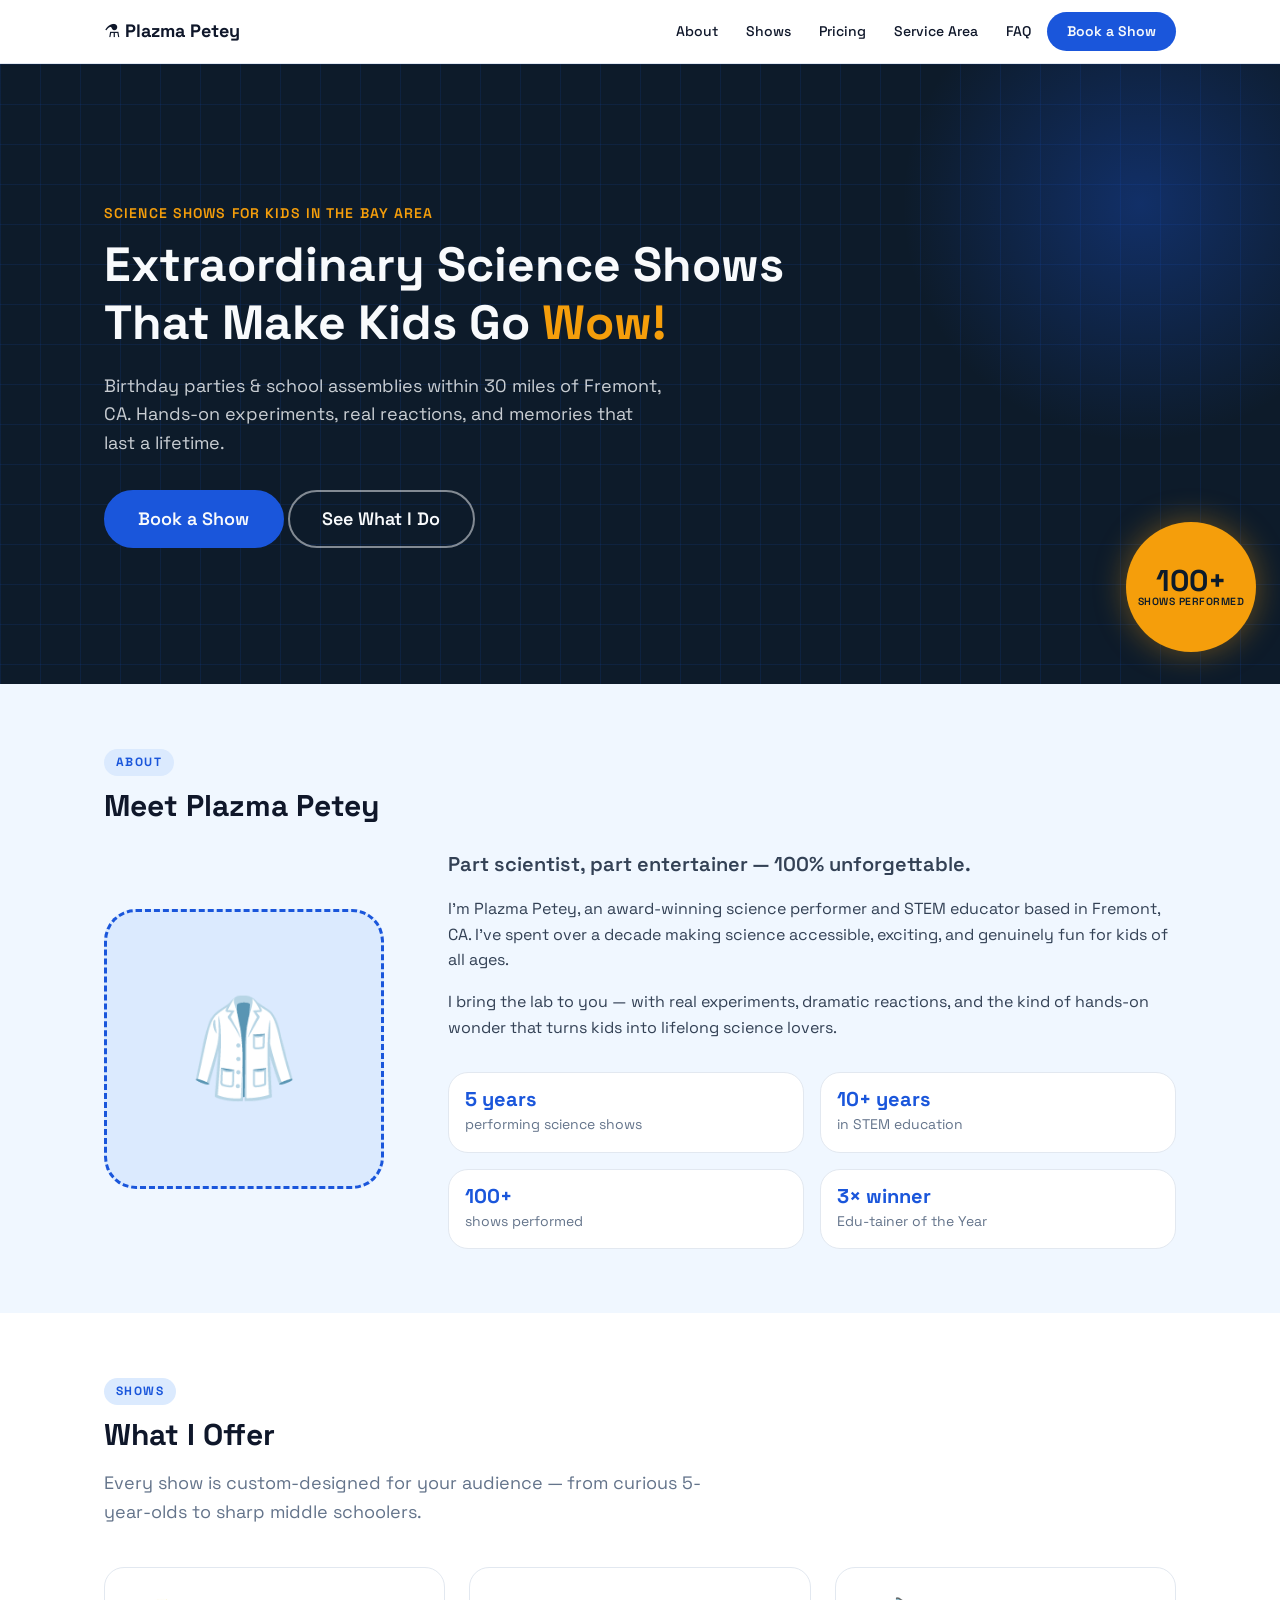
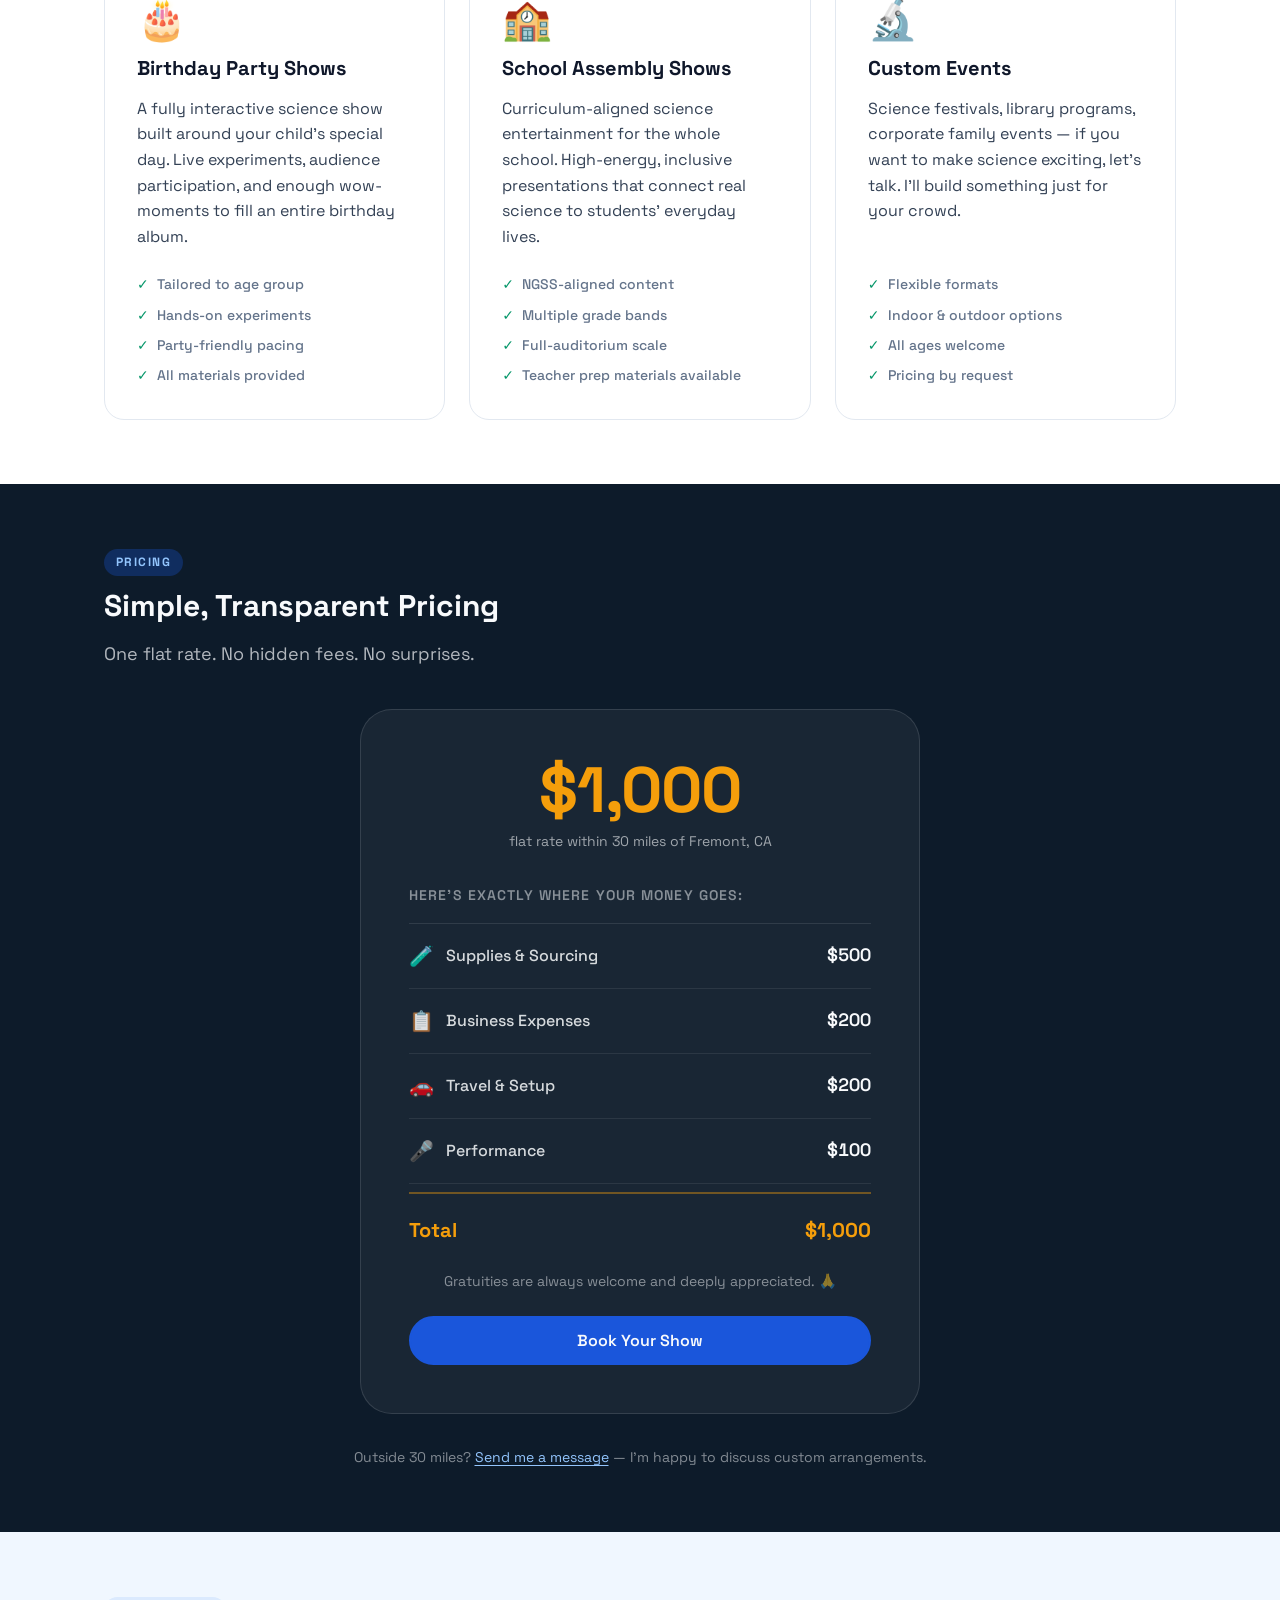
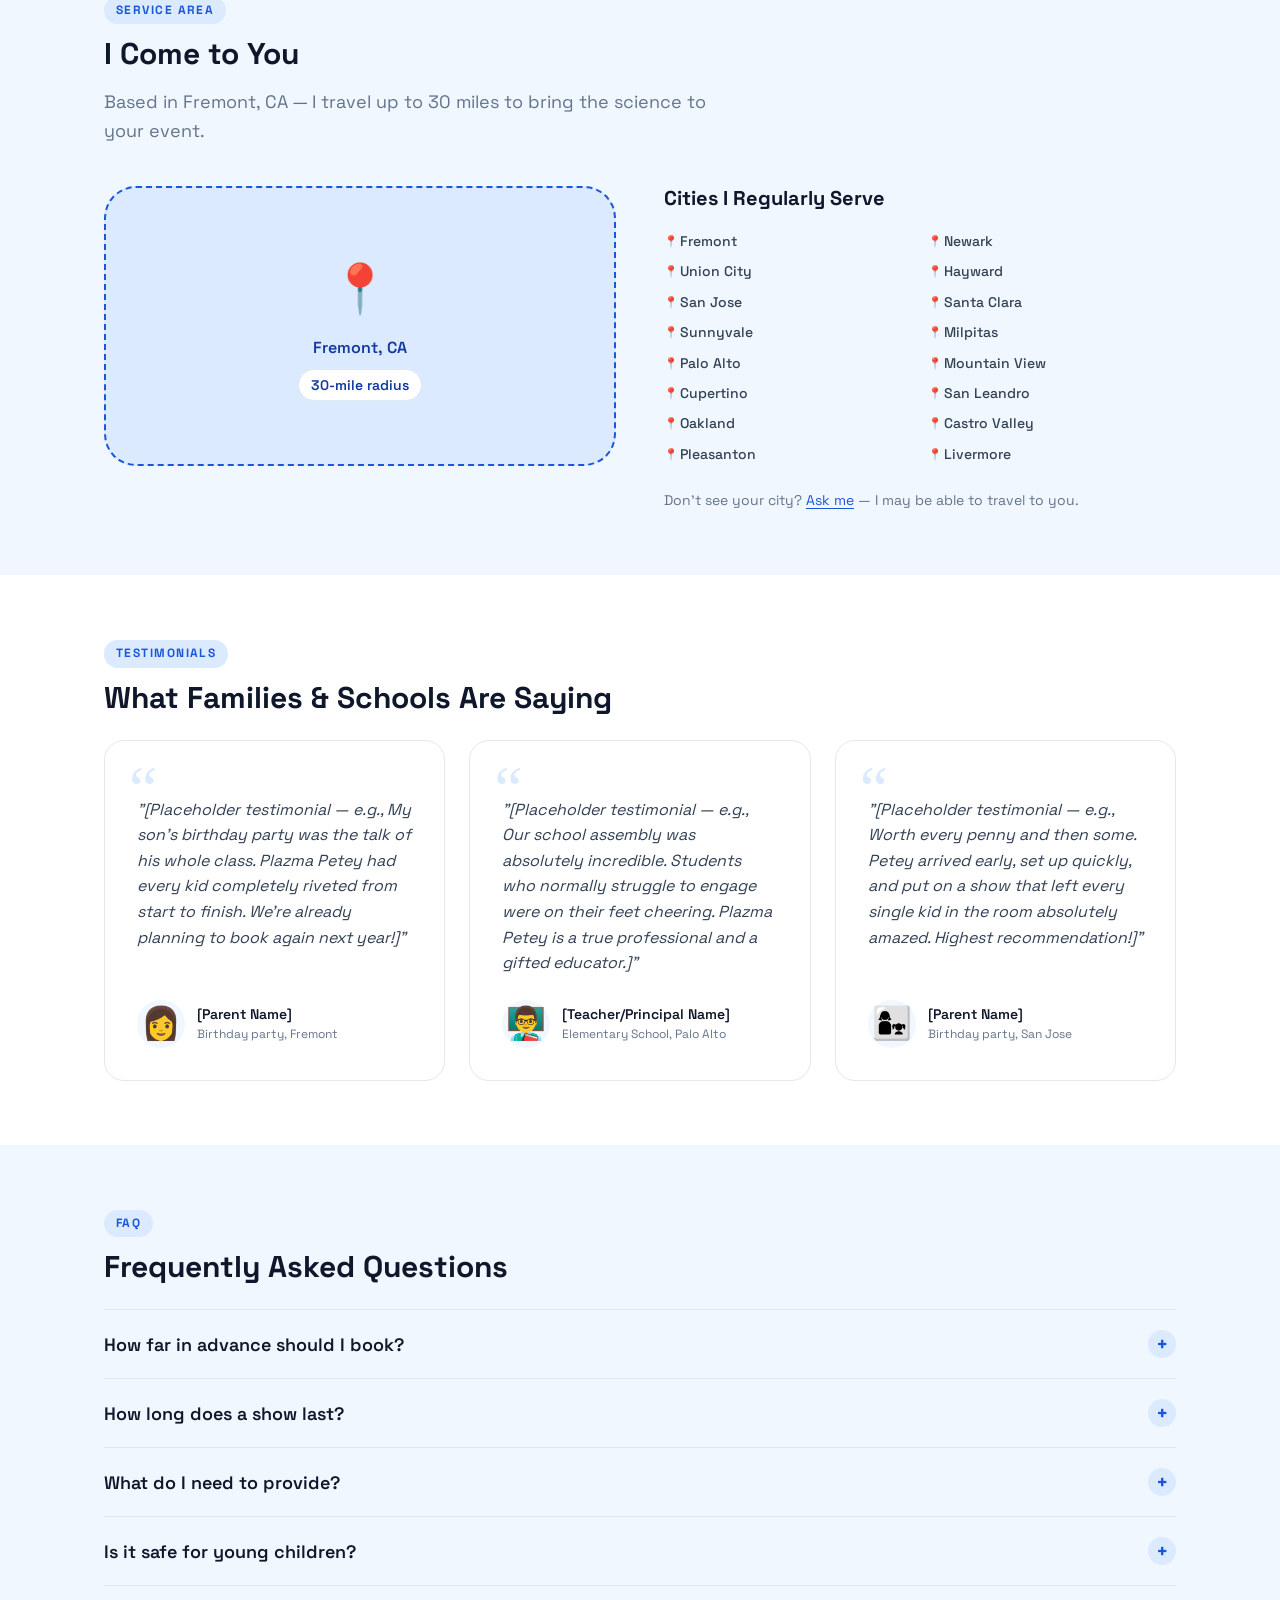
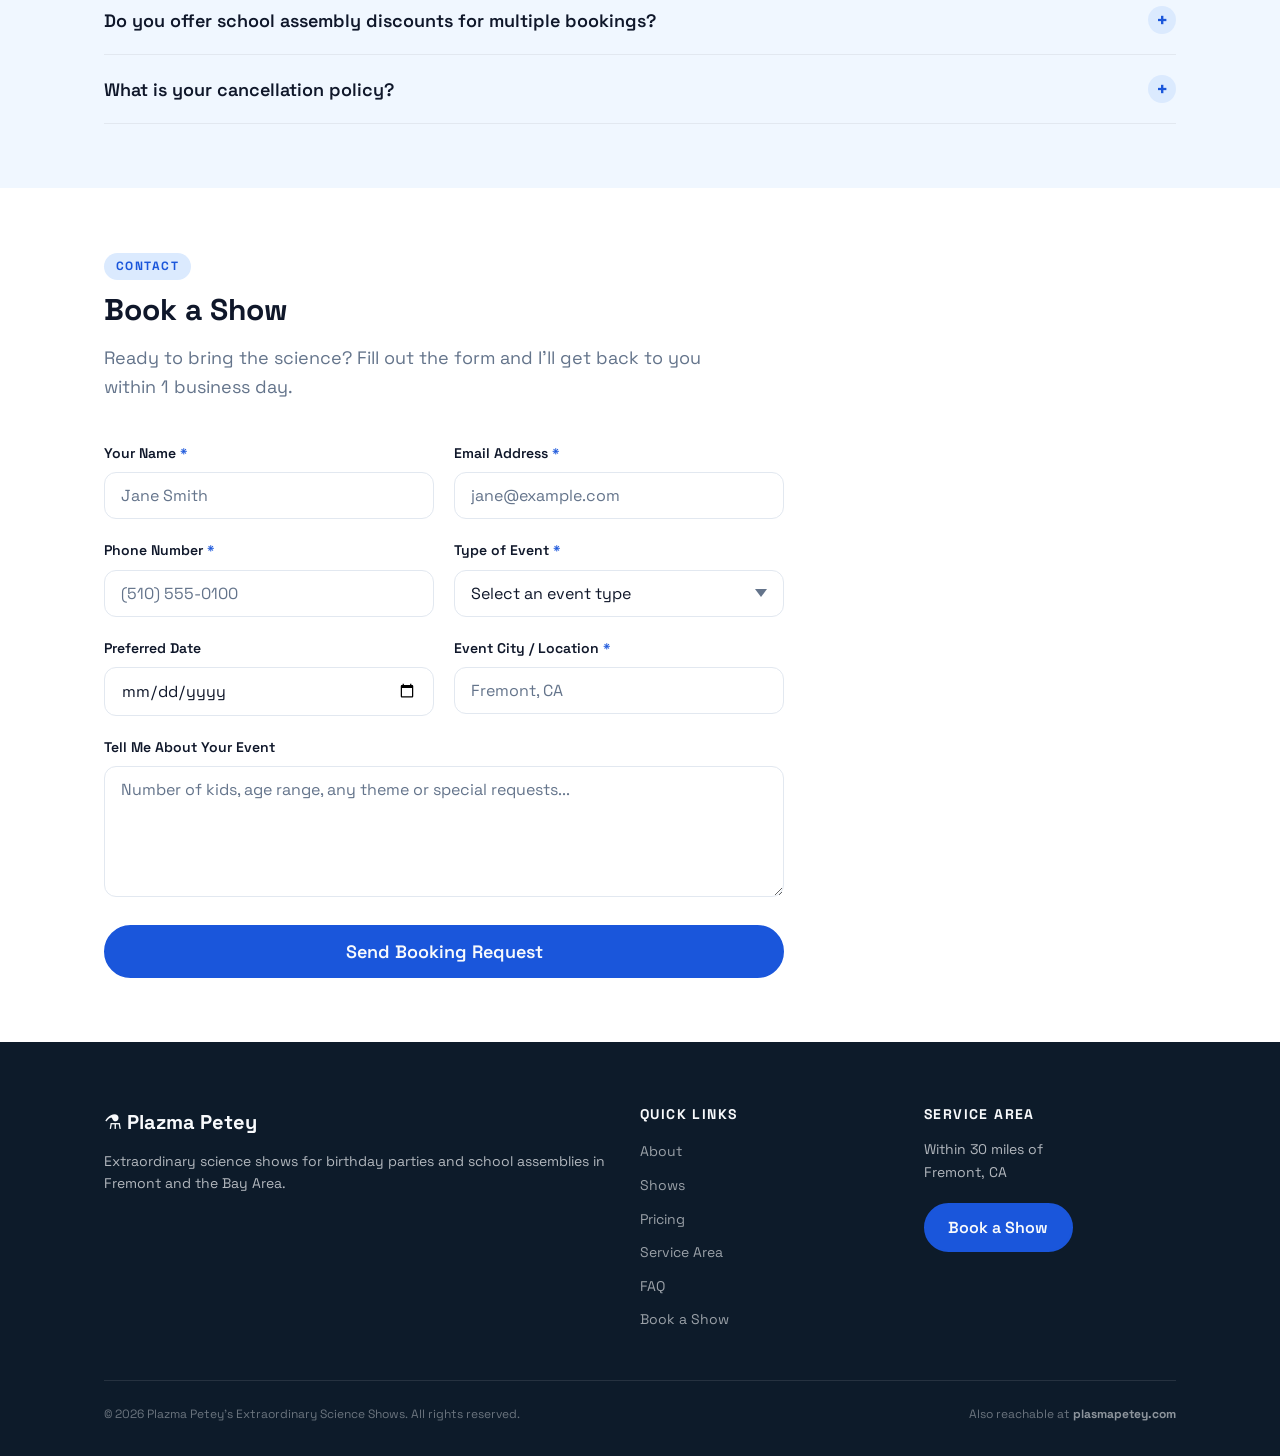
==== commit b4886dd1: "Add files via upload" ====
--- a/index.html
+++ b/index.html
@@ -94,12 +94,14 @@
 
     <!-- HERO -->
     <section id="hero" class="hero" aria-labelledby="hero-heading">
-      <div class="hero-content">
-        <p class="hero-eyebrow">Science Shows for Kids in the Bay Area</p>
-        <h1 id="hero-heading">Extraordinary Science Shows That Make Kids Go <em>Wow!</em></h1>
-        <p class="hero-subhead">Birthday parties &amp; school assemblies within 30 miles of Fremont, CA. Hands-on experiments, real reactions, and memories that last a lifetime.</p>
-        <a href="#contact" class="btn btn-primary btn-large">Book a Show</a>
-        <a href="#what-i-offer" class="btn btn-secondary btn-large">See What I Do</a>
+      <div class="container">
+        <div class="hero-content">
+          <p class="hero-eyebrow">Science Shows for Kids in the Bay Area</p>
+          <h1 id="hero-heading">Extraordinary Science Shows That Make Kids Go <em>Wow!</em></h1>
+          <p class="hero-subhead">Birthday parties &amp; school assemblies within 30 miles of Fremont, CA. Hands-on experiments, real reactions, and memories that last a lifetime.</p>
+          <a href="#contact" class="btn btn-primary btn-large">Book a Show</a>
+          <a href="#what-i-offer" class="btn btn-secondary btn-large">See What I Do</a>
+        </div>
       </div>
       <div class="hero-visual" aria-hidden="true">
         <div class="hero-badge">
@@ -415,7 +417,6 @@
           data-netlify="true"
           netlify-honeypot="bot-field"
           action="/thank-you"
-          novalidate
         >
           <!-- Honeypot field — hidden from real users, catches bots -->
           <p class="form-honeypot" aria-hidden="true">
@@ -436,8 +437,8 @@
 
           <div class="form-row">
             <div class="form-group">
-              <label for="phone">Phone Number</label>
-              <input type="tel" id="phone" name="phone" autocomplete="tel" placeholder="(510) 555-0100" />
+              <label for="phone">Phone Number <span aria-hidden="true">*</span></label>
+              <input type="tel" id="phone" name="phone" required autocomplete="tel" placeholder="(510) 555-0100" />
             </div>
             <div class="form-group">
               <label for="event-type">Type of Event <span aria-hidden="true">*</span></label>
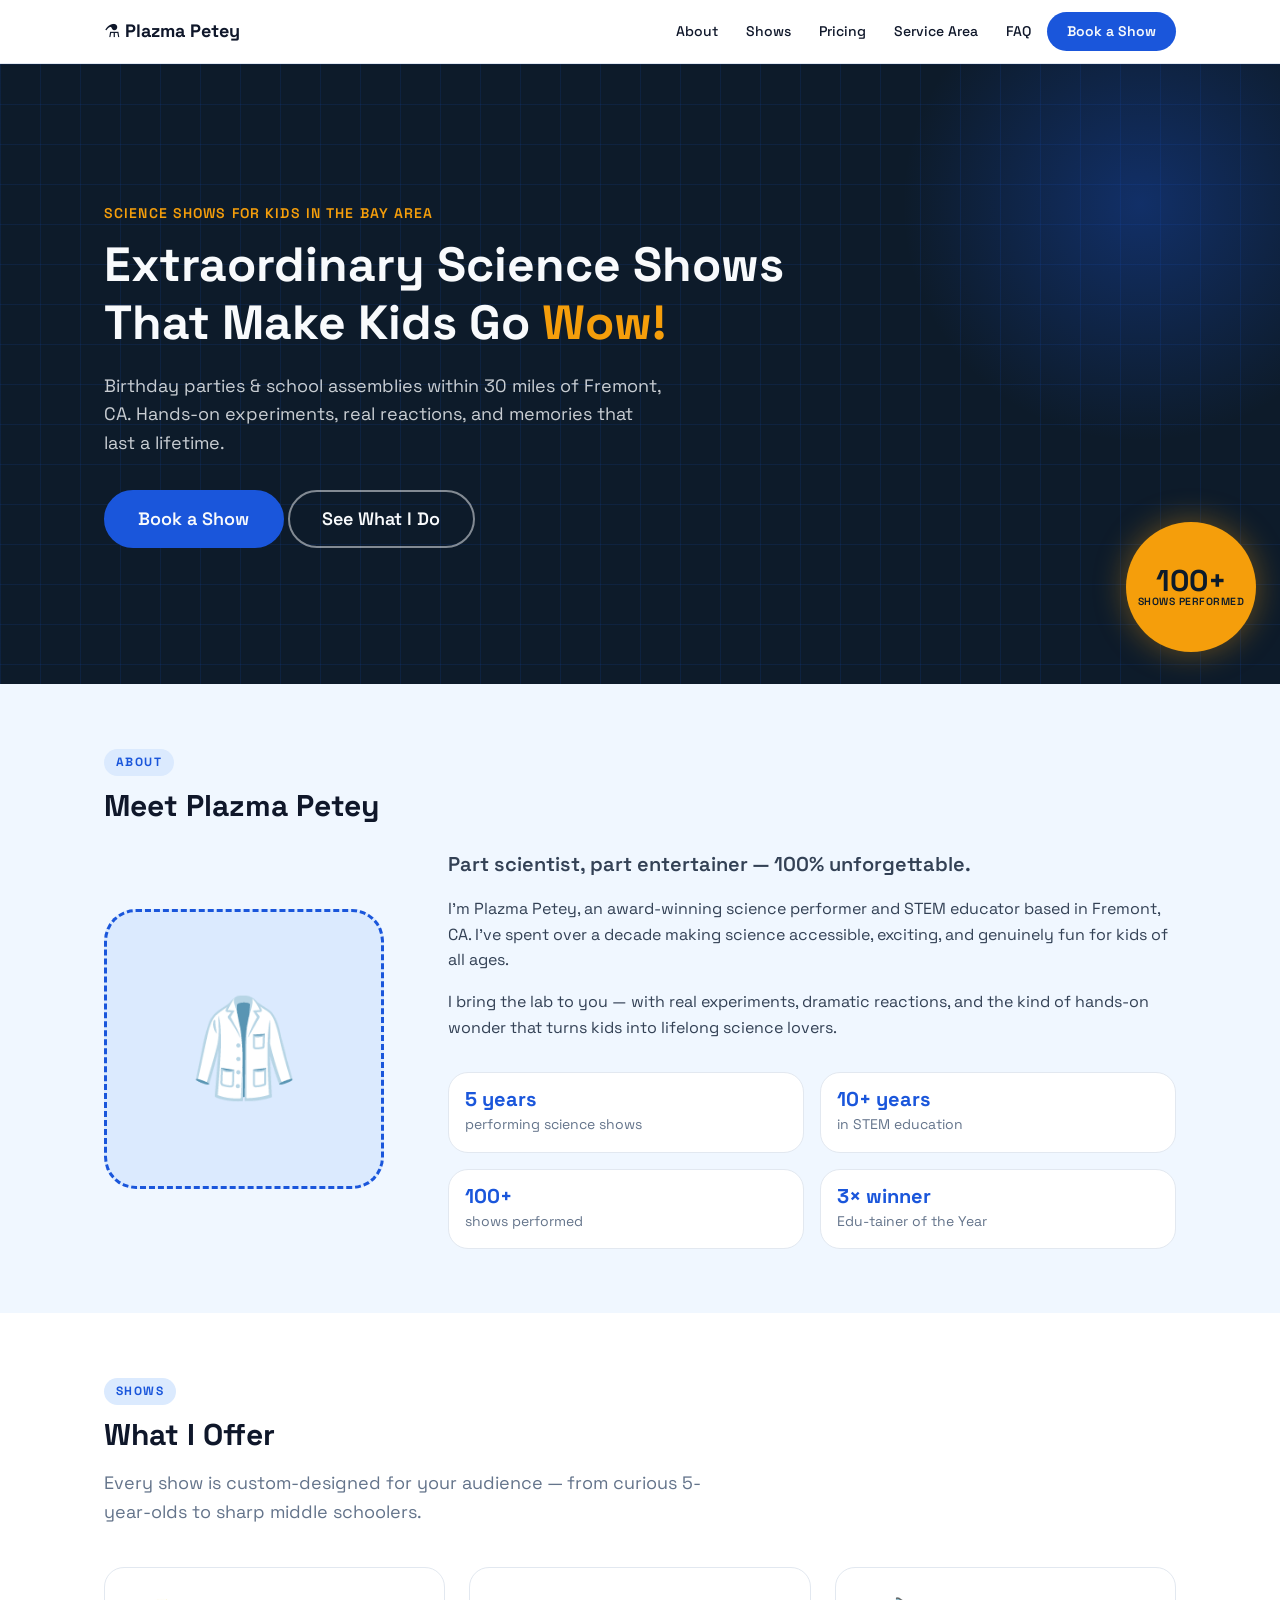
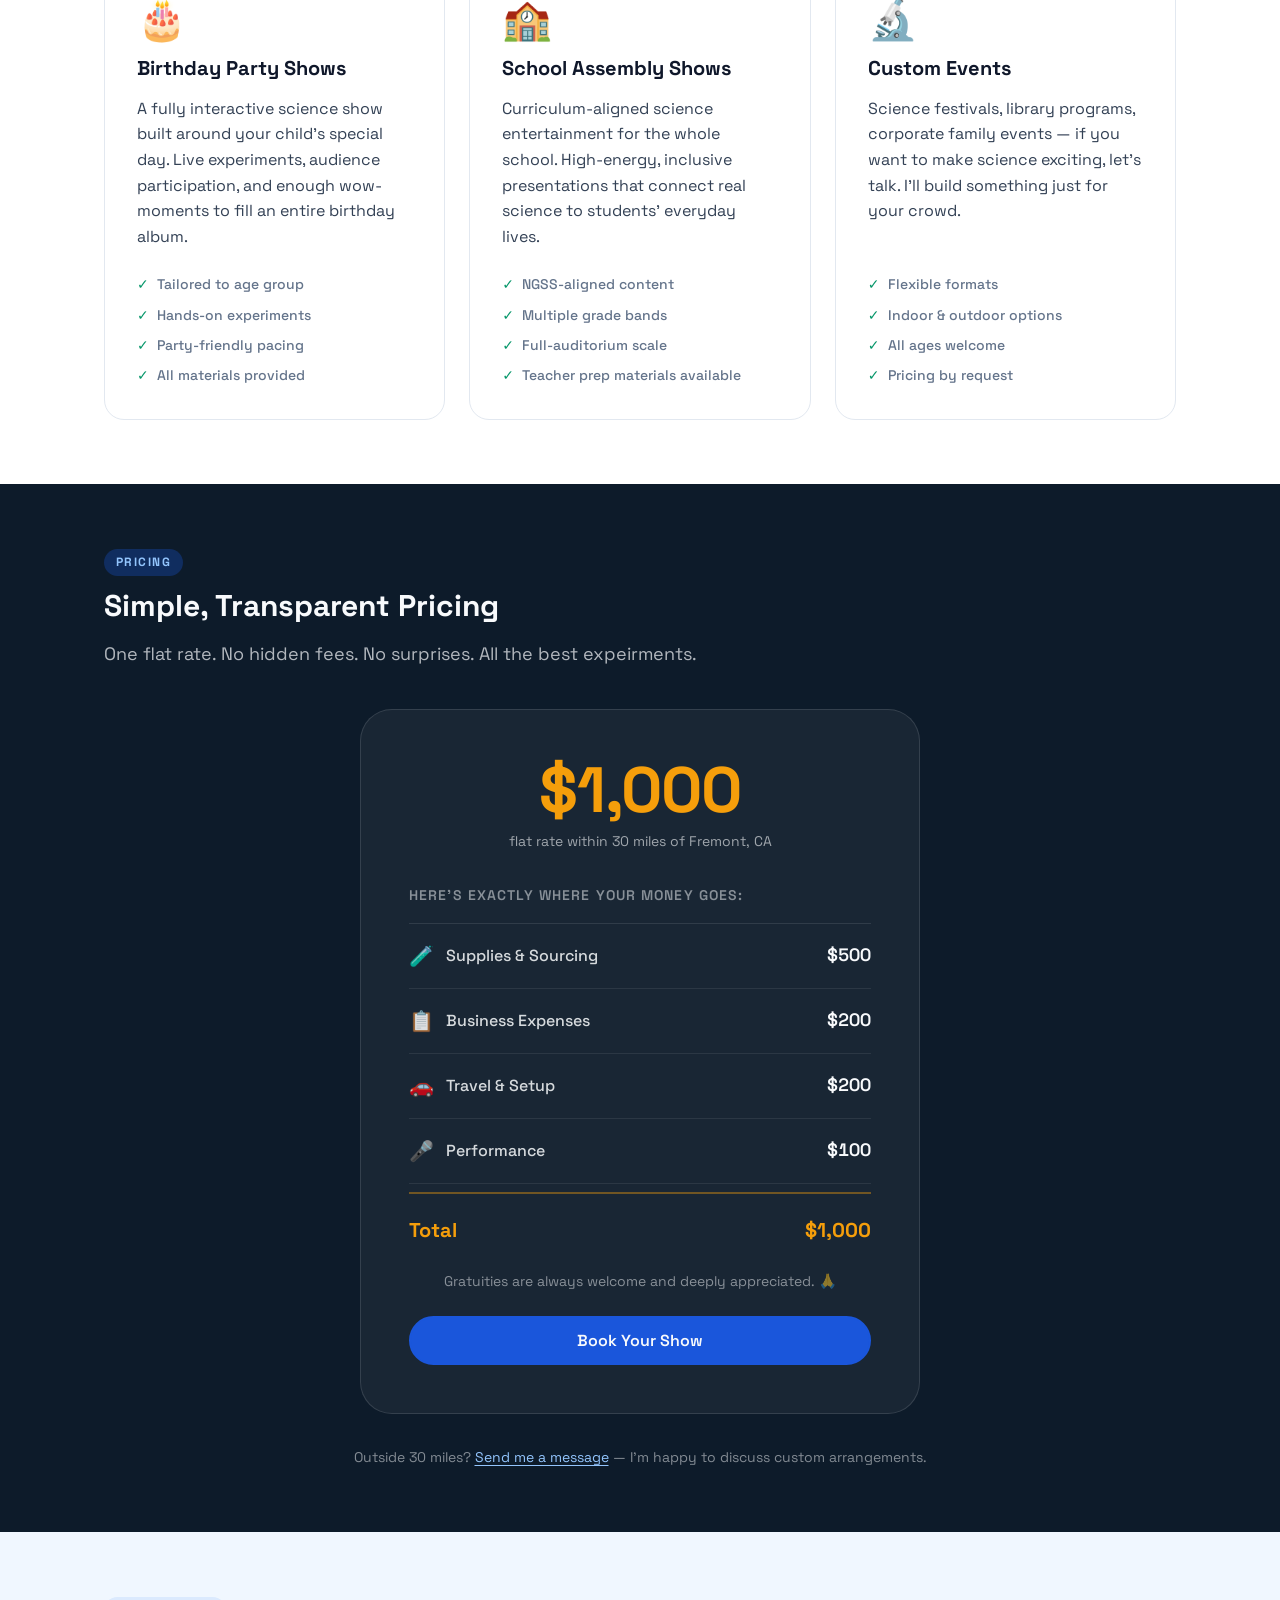
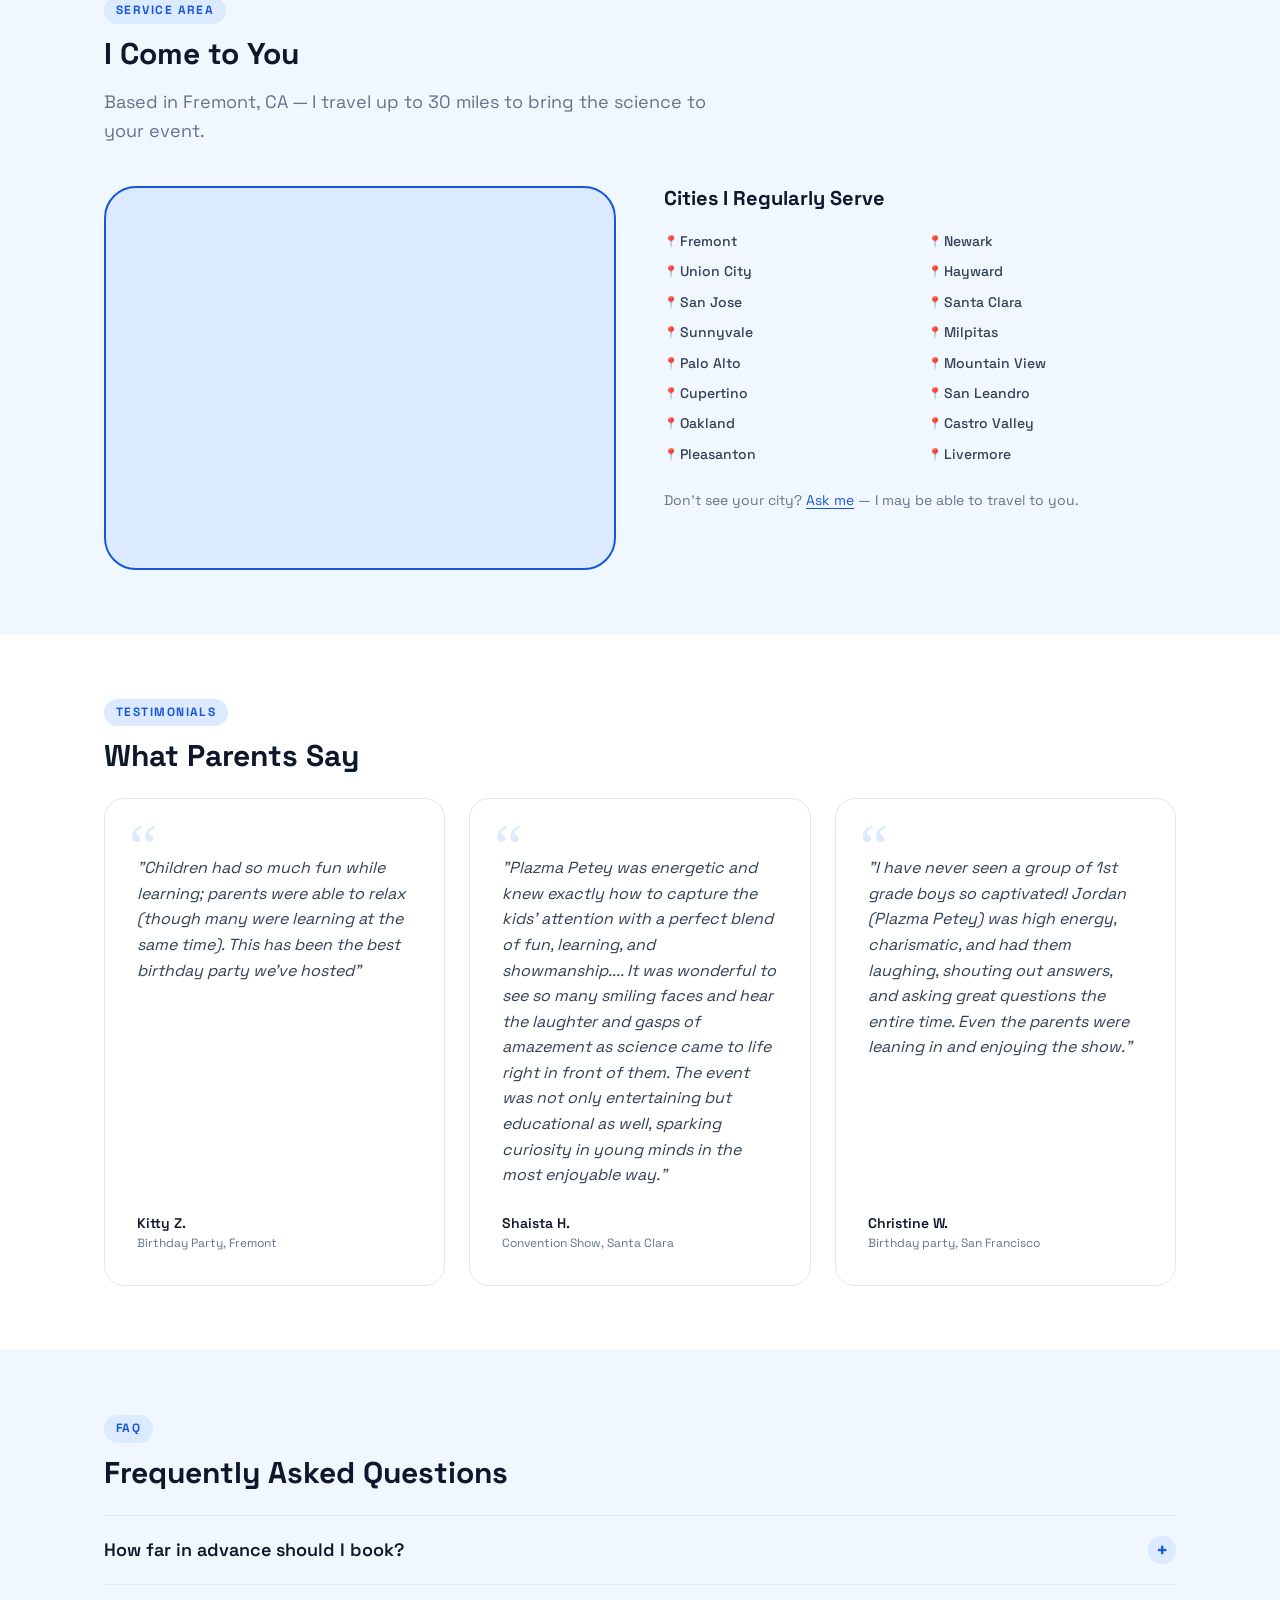
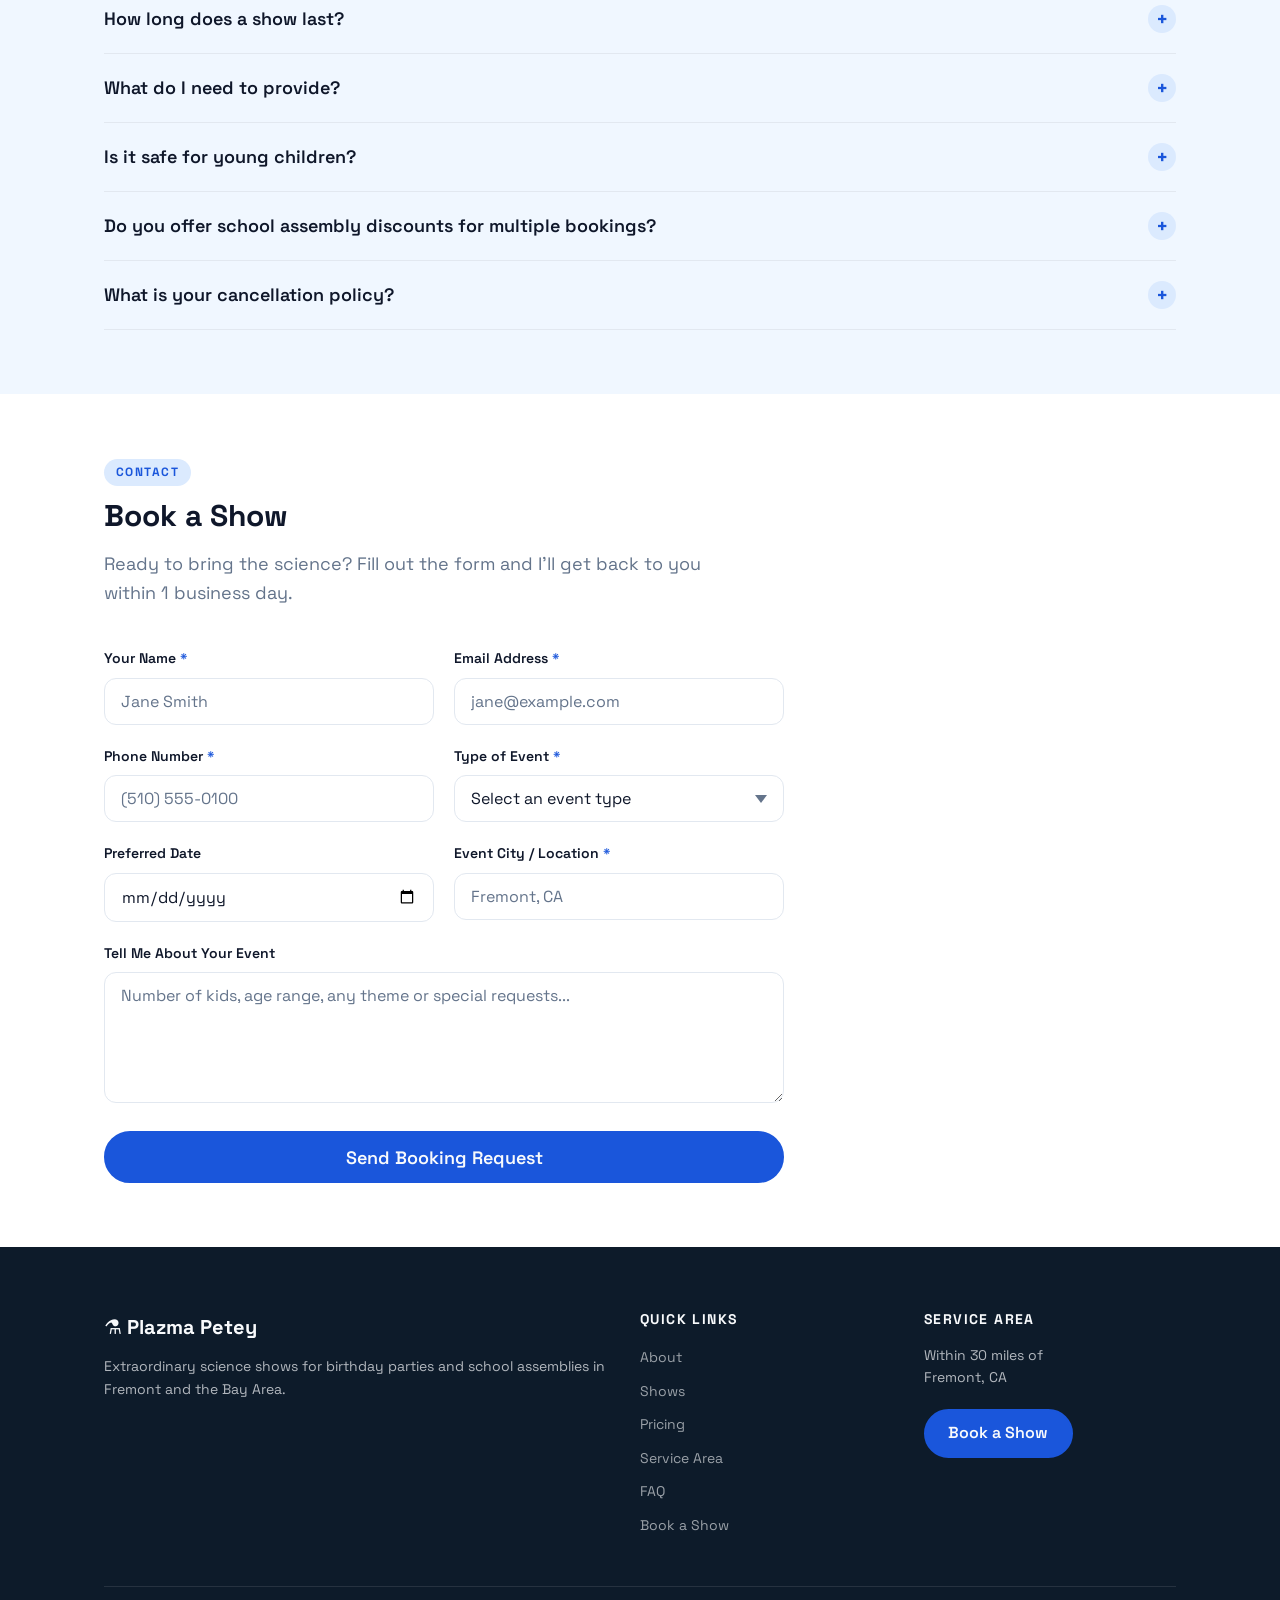
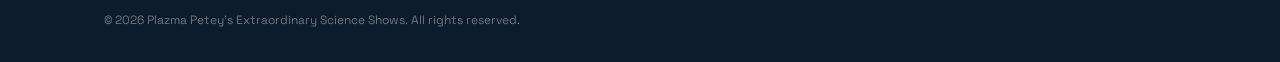
==== commit 51a0440c: "Add files via upload" ====
--- a/index.html
+++ b/index.html
@@ -196,7 +196,7 @@
       <div class="container">
         <div class="section-label">Pricing</div>
         <h2 id="pricing-heading">Simple, Transparent Pricing</h2>
-        <p class="section-intro">One flat rate. No hidden fees. No surprises.</p>
+        <p class="section-intro">One flat rate. No hidden fees. No surprises. All the best expeirments.</p>
         <div class="pricing-card">
           <div class="pricing-hero-price">
             <span class="price-amount">$1,000</span>
@@ -250,12 +250,17 @@
         <div class="section-label">Service Area</div>
         <h2 id="service-area-heading">I Come to You</h2>
         <p class="section-intro">Based in Fremont, CA — I travel up to 30 miles to bring the science to your event.</p>
+
         <div class="area-grid">
           <div class="area-map-placeholder" aria-label="Map showing 30-mile service radius from Fremont, CA">
-            <div class="map-pin" aria-hidden="true">📍</div>
-            <p>Fremont, CA</p>
-            <p class="map-note">30-mile radius</p>
-          </div>
+            <iframe
+              src="https://www.google.com/maps/d/embed?mid=1e_YHod7-pZ_4GM4JtDNVTkHgSrGwGd4&hl=en&ehbc=2E312F"
+              title="Plazma Petey service area map"
+              loading="lazy"
+              allowfullscreen>
+            </iframe>
+          </div>
+
           <div class="area-cities">
             <h3>Cities I Regularly Serve</h3>
             <ul class="city-list" role="list">
@@ -279,6 +284,7 @@
             <p class="area-note">Don't see your city? <a href="#contact">Ask me</a> — I may be able to travel to you.</p>
           </div>
         </div>
+
       </div>
     </section>
 
@@ -286,41 +292,39 @@
     <section id="testimonials" class="section testimonials" aria-labelledby="testimonials-heading">
       <div class="container">
         <div class="section-label">Testimonials</div>
-        <h2 id="testimonials-heading">What Families &amp; Schools Are Saying</h2>
+        <h2 id="testimonials-heading">What Parents Say</h2>
         <div class="testimonials-grid">
+          
           <article class="testimonial-card">
             <blockquote>
-              <p>"[Placeholder testimonial — e.g., My son's birthday party was the talk of his whole class. Plazma Petey had every kid completely riveted from start to finish. We're already planning to book again next year!]"</p>
+              <p>"Children had so much fun while learning; parents were able to relax (though many were learning at the same time). This has been the best birthday party we've hosted"</p>
             </blockquote>
             <footer class="testimonial-author">
-              <div class="author-avatar" aria-hidden="true">👩</div>
               <div>
-                <cite>[Parent Name]</cite>
-                <span>Birthday party, Fremont</span>
+                <cite>Kitty Z.</cite>
+                <span>Birthday Party, Fremont</span>
+              </div>
+            </footer>
+          </article>
+            <article class="testimonial-card">
+            <blockquote>
+              <p>"Plazma Petey was energetic and knew exactly how to capture the kids’ attention with a perfect blend of fun, learning, and showmanship.... It was wonderful to see so many smiling faces and hear the laughter and gasps of amazement as science came to life right in front of them. The event was not only entertaining but educational as well, sparking curiosity in young minds in the most enjoyable way."</p>
+            </blockquote>
+            <footer class="testimonial-author">
+              <div>
+                <cite>Shaista H.</cite>
+                <span>Convention Show, Santa Clara</span>
               </div>
             </footer>
           </article>
           <article class="testimonial-card">
             <blockquote>
-              <p>"[Placeholder testimonial — e.g., Our school assembly was absolutely incredible. Students who normally struggle to engage were on their feet cheering. Plazma Petey is a true professional and a gifted educator.]"</p>
+              <p>"I have never seen a group of 1st grade boys so captivated! Jordan (Plazma Petey) was high energy, charismatic, and had them laughing, shouting out answers, and asking great questions the entire time. Even the parents were leaning in and enjoying the show."</p>
             </blockquote>
             <footer class="testimonial-author">
-              <div class="author-avatar" aria-hidden="true">👨‍🏫</div>
               <div>
-                <cite>[Teacher/Principal Name]</cite>
-                <span>Elementary School, Palo Alto</span>
-              </div>
-            </footer>
-          </article>
-          <article class="testimonial-card">
-            <blockquote>
-              <p>"[Placeholder testimonial — e.g., Worth every penny and then some. Petey arrived early, set up quickly, and put on a show that left every single kid in the room absolutely amazed. Highest recommendation!]"</p>
-            </blockquote>
-            <footer class="testimonial-author">
-              <div class="author-avatar" aria-hidden="true">👩‍👧</div>
-              <div>
-                <cite>[Parent Name]</cite>
-                <span>Birthday party, San Jose</span>
+                <cite>Christine W.</cite>
+                <span>Birthday party, San Francisco</span>
               </div>
             </footer>
           </article>
@@ -342,7 +346,7 @@
               </button>
             </dt>
             <dd id="faq-1" class="faq-answer" hidden>
-              <p>[Placeholder — e.g., I recommend booking at least 3–4 weeks in advance to secure your preferred date, especially for weekend slots which fill up quickly. That said, reach out even on short notice and I'll do my best to accommodate you.]</p>
+              <p> While bookings may be available as late as 2 weeks before your weekend event, I reccomend reaching out a few months before your event to secure a date. Events scheduled 4+ months in advance do not require a deposit to secure the date. For weekday events, please reach out as early as possible.</p>
             </dd>
           </div>
           <div class="faq-item">
@@ -353,7 +357,7 @@
               </button>
             </dt>
             <dd id="faq-2" class="faq-answer" hidden>
-              <p>[Placeholder — e.g., Birthday party shows typically run 45–60 minutes including setup. School assemblies can be tailored from 30 to 90 minutes depending on your schedule. We'll discuss timing during booking.]</p>
+              <p> The avergae show will last around 1 hour, which includes a hands-on take-home activity for the kids. This however, is flexible and shows can be designed to last up 90 minutes or more for no additional cost if you'd like to keep the show going longer for extra enthusiastic scientists! Please make requests for extended or shortened shows during the booking process. </p>
             </dd>
           </div>
           <div class="faq-item">
@@ -364,7 +368,7 @@
               </button>
             </dt>
             <dd id="faq-3" class="faq-answer" hidden>
-              <p>[Placeholder — e.g., Just a clear space of roughly 10×10 feet and access to a power outlet. I bring absolutely everything else — all equipment, supplies, safety gear, and cleanup materials. You just supply the excited kids!]</p>
+              <p>A table (6ft folding tables are perfect), a clear space of roughly 10×10 feet, access to a power outlet, and access to water. I bring absolutely everything else — all equipment, supplies, safety gear, and cleanup materials. You just supply the excited kids!</p>
             </dd>
           </div>
           <div class="faq-item">
@@ -375,7 +379,7 @@
               </button>
             </dt>
             <dd id="faq-4" class="faq-answer" hidden>
-              <p>[Placeholder — e.g., Absolutely. Safety is my top priority. All experiments are child-safe, I carry liability insurance, and every activity is age-appropriate. I've performed for kids as young as 3 and as old as 14.]</p>
+              <p>Absolutely. Safety is my top priority. All experiments are child-safe and every activity is age-appropriate. I've performed for kids as young as 3 and as old as 17!</p>
             </dd>
           </div>
           <div class="faq-item">
@@ -386,7 +390,7 @@
               </button>
             </dt>
             <dd id="faq-5" class="faq-answer" hidden>
-              <p>[Placeholder — e.g., Yes! Schools booking multiple assemblies or a full-day visit can often save on the per-show cost. Get in touch and let's talk about what makes sense for your school's needs and budget.]</p>
+              <p>Yes! Schools booking multiple assemblies or a full-day visit can often save on the per-show cost. Get in touch and let's talk about what makes sense for your school's needs and budget. Schools can receive up to a 75% discount on assemblies booked for evening family events like science nights!</p>
             </dd>
           </div>
           <div class="faq-item">
@@ -397,7 +401,7 @@
               </button>
             </dt>
             <dd id="faq-6" class="faq-answer" hidden>
-              <p>[Placeholder — e.g., Life happens — I get it. Cancellations made more than 7 days before the event receive a full refund. Cancellations within 7 days may be subject to a partial fee to cover materials already sourced. I'll always work with you if something unexpected comes up.]</p>
+              <p> Life happens — I get it. Cancellations made more than 7 days before the event receive a full refund. Cancellations within 7 days may be subject to a partial fee to cover materials already sourced. I'll always work with you if something unexpected comes up- Parties can be rescheduled up to 6 Hours prior to the party free of charge. *Availability for rescheduling dates may be limited. </p>
             </dd>
           </div>
         </dl>
@@ -501,7 +505,6 @@
       </div>
       <div class="footer-bottom">
         <p>&copy; <span id="footer-year"></span> Plazma Petey's Extraordinary Science Shows. All rights reserved.</p>
-        <p class="footer-domains">Also reachable at <strong>plasmapetey.com</strong></p>
       </div>
     </div>
   </footer>
--- a/styles.css
+++ b/styles.css
@@ -904,26 +904,22 @@
 }
 
 .area-map-placeholder {
+  position: relative;
   background: var(--color-primary-light);
-  border: 2px dashed var(--color-primary);
+  border: 2px solid var(--color-primary);
   border-radius: var(--radius-xl);
-  display: flex;
-  flex-direction: column;
-  align-items: center;
-  justify-content: center;
-  gap: var(--space-2);
+  overflow: hidden;
   min-height: 280px;
-  padding: var(--space-8);
-  text-align: center;
-}
-
-.map-pin {
-  font-size: 3rem;
-}
-
-.area-map-placeholder p {
-  font-weight: var(--weight-semibold);
-  color: var(--color-primary-dark);
+  aspect-ratio: 4 / 3;
+}
+
+.area-map-placeholder iframe {
+  position: absolute;
+  inset: 0;
+  width: 100%;
+  height: 100%;
+  border: 0;
+  display: block;
 }
 
 .map-note {
@@ -1355,3 +1351,45 @@
     scroll-behavior: auto;
   }
 }
+
+/* ============================================================
+   17. THANK-YOU PAGE
+   ============================================================ */
+.thank-you-section {
+  min-height: calc(100vh - var(--nav-height));
+  display: flex;
+  align-items: center;
+  background: var(--color-bg-alt);
+}
+
+.thank-you-inner {
+  display: flex;
+  flex-direction: column;
+  align-items: center;
+  text-align: center;
+  gap: var(--space-6);
+  padding-block: var(--space-20);
+  max-width: 560px;
+  margin-inline: auto;
+}
+
+.thank-you-icon {
+  font-size: 4rem;
+  line-height: 1;
+}
+
+.thank-you-inner h1 {
+  font-size: var(--text-3xl);
+}
+
+@media (min-width: 640px) {
+  .thank-you-inner h1 {
+    font-size: var(--text-4xl);
+  }
+}
+
+.thank-you-inner p {
+  font-size: var(--text-lg);
+  color: var(--color-text-muted);
+  max-width: 420px;
+}
